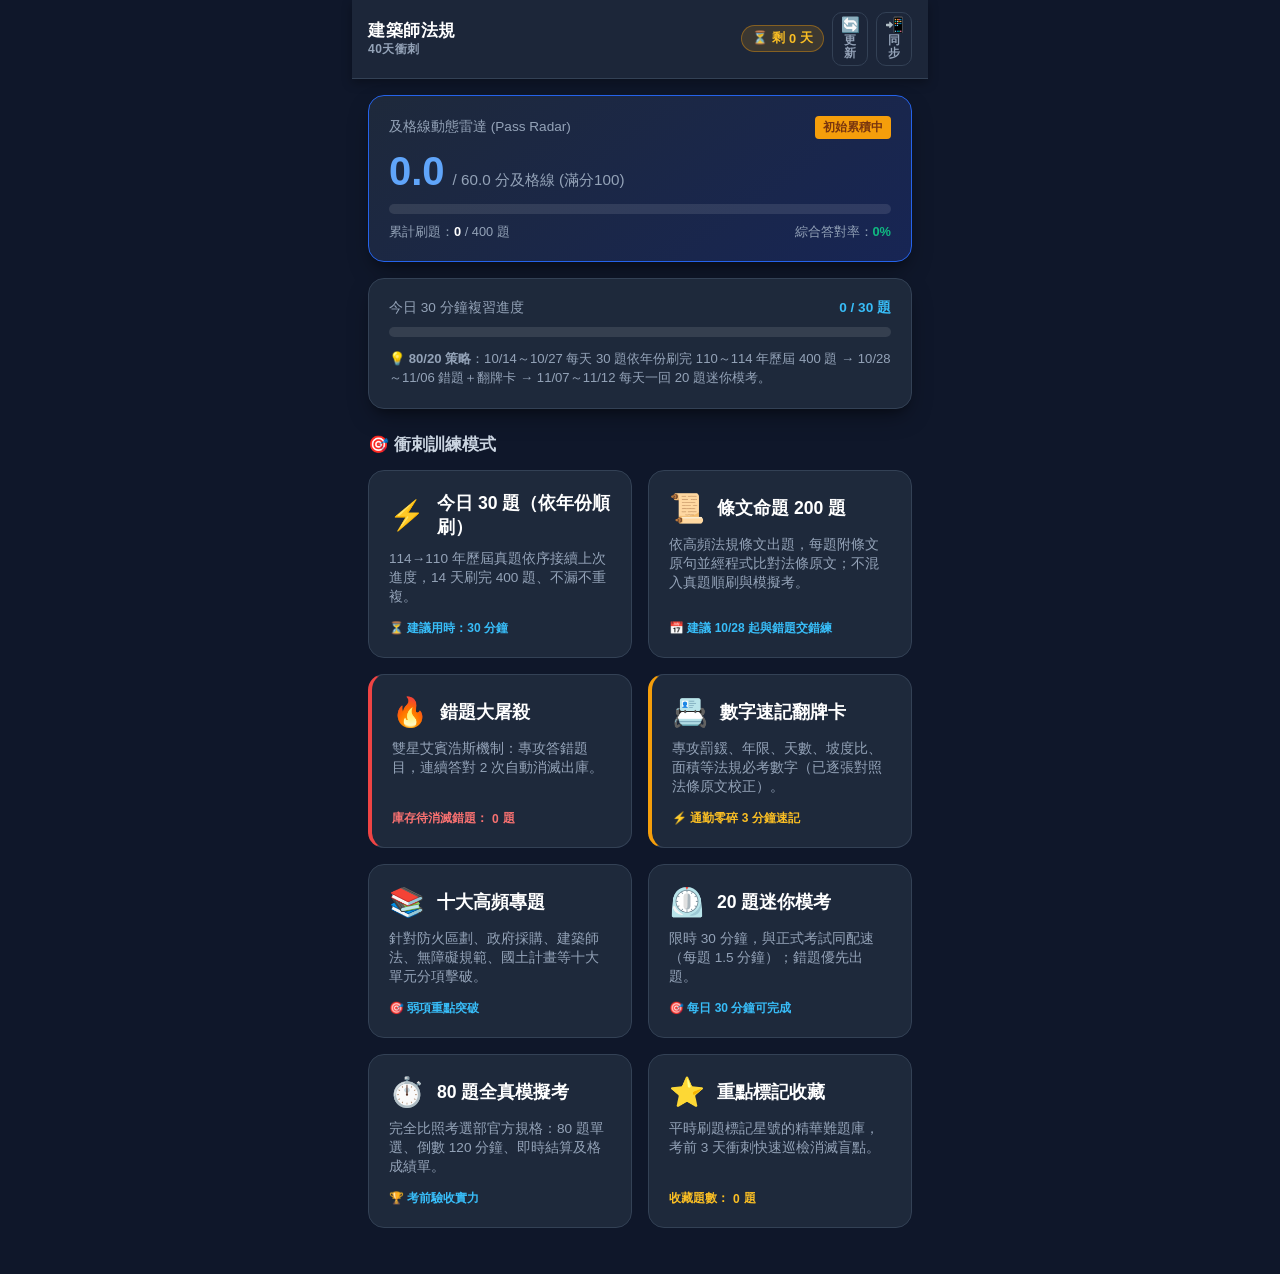
==== index.html @ b35ca73e "feat: 新增條文命題 200 題（NotebookLM 依法規條文出題，引句經程式比對原文） - nlm_questions.js：N001~N200，每題 explanation 附條文原句 -" ====
<!DOCTYPE html>
<html lang="zh-TW">
<head>
  <meta charset="UTF-8">
  <meta name="viewport" content="width=device-width, initial-scale=1.0, maximum-scale=1.0, user-scalable=no">
  <title>建築師法規 40天衝刺刷題系統</title>
  <link rel="stylesheet" href="styles.css?v=2.2">
  <link rel="manifest" href="manifest.json">
  <link rel="apple-touch-icon" href="apple-touch-icon.png">
  <link rel="icon" type="image/png" sizes="192x192" href="icon-192.png">
  <link rel="icon" type="image/png" sizes="512x512" href="icon-512.png">
  <meta name="theme-color" content="#0f172a">
  <meta name="apple-mobile-web-app-capable" content="yes">
  <meta name="apple-mobile-web-app-status-bar-style" content="black-translucent">
</head>
<body>

  <!-- 頂部導航 -->
  <header>
    <div class="logo-area" onclick="app.showDashboard()">
      <div class="title-group">
        <span class="app-title-main">建築師法規</span>
        <span class="app-title-sub">40天衝刺</span>
      </div>
    </div>
    <div class="header-actions">
      <div class="countdown-pill" id="countdownBadge">
        ⏳ 剩 37 天
      </div>
      <button class="nav-icon-btn" id="btnInstallApp" style="display: none; border-color: rgba(56,189,248,0.4);" onclick="installPWA()" title="安裝 APP 到桌面">
        <span class="btn-icon">📲</span>
        <span class="btn-text" style="color: #38bdf8;">安<br>裝</span>
      </button>
      <button class="nav-icon-btn" onclick="app.forceRefresh()" title="清快取更新至最新版本">
        <span class="btn-icon">🔄</span>
        <span class="btn-text">更<br>新</span>
      </button>
      <button class="nav-icon-btn" onclick="app.openSyncModal()" title="進度備份與還原">
        <span class="btn-icon">📲</span>
        <span class="btn-text">同<br>步</span>
      </button>
    </div>
  </header>

  <!-- 主內容容器 -->
  <main>

    <!-- 1. 首頁儀表板視圖 -->
    <section id="view-dashboard" class="view-section active">
      
      <!-- 及格線安全感卡片 -->
      <div class="dashboard-grid">
        <div class="dash-card primary-gradient">
          <div class="card-label">
            <span>及格線動態雷達 (Pass Radar)</span>
            <span class="pass-indicator risk" id="passStatusIndicator">衝刺中</span>
          </div>
          <div class="score-display">
            <span class="score-num" id="estimatedScore">0.0</span>
            <span class="score-target">/ 60.0 分及格線 (滿分100)</span>
          </div>
          <div class="progress-bar-bg">
            <div class="progress-bar-fill" id="scoreProgressBar" style="width: 0%;"></div>
          </div>
          <div style="display: flex; justify-content: space-between; font-size: 0.8rem; color: var(--text-muted); margin-top: 6px;">
            <span>累計刷題：<b id="totalAnsweredCount" style="color: #fff;">0</b> / 400 題</span>
            <span>綜合答對率：<b id="overallAccuracy" style="color: #10b981;">0%</b></span>
          </div>
        </div>

        <div class="dash-card">
          <div class="card-label">
            <span>今日 30 分鐘複習進度</span>
            <span style="color: #38bdf8; font-weight: 700;" id="todayTaskText">0 / 30 題</span>
          </div>
          <div class="progress-bar-bg">
            <div class="progress-bar-fill" id="todayProgressBar" style="width: 0%; background: #38bdf8;"></div>
          </div>
          <p style="font-size: 0.82rem; color: var(--text-muted); margin-top: 12px; line-height: 1.5;">
            💡 <b>80/20 策略</b>：10/14～10/27 每天 30 題依年份刷完 110～114 年歷屆 400 題 → 10/28～11/06 錯題＋翻牌卡 → 11/07～11/12 每天一回 20 題迷你模考。
          </p>
        </div>
      </div>

      <!-- 核心模式入口清單 -->
      <h2 style="font-size: 1.05rem; font-weight: 700; margin-bottom: 14px; color: #cbd5e1;">🎯 衝刺訓練模式</h2>
      <div class="action-grid">

        <!-- 每日20題 -->
        <div class="action-card" onclick="app.startDailyQuiz()">
          <div>
            <div class="action-header">
              <span class="action-icon">⚡</span>
              <div class="action-title">今日 30 題（依年份順刷）</div>
            </div>
            <div class="action-desc">
              114→110 年歷屆真題依序接續上次進度，14 天刷完 400 題、不漏不重複。
            </div>
          </div>
          <div class="badge-counter">⏳ 建議用時：30 分鐘</div>
        </div>

        <!-- 條文命題 -->
        <div class="action-card" onclick="app.startNlmQuiz()">
          <div>
            <div class="action-header">
              <span class="action-icon">📜</span>
              <div class="action-title">條文命題 200 題</div>
            </div>
            <div class="action-desc">
              依高頻法規條文出題，每題附條文原句並經程式比對法條原文；不混入真題順刷與模擬考。
            </div>
          </div>
          <div class="badge-counter">📅 建議 10/28 起與錯題交錯練</div>
        </div>

        <!-- 錯題大屠殺 -->
        <div class="action-card hot-border" onclick="app.startMistakeQuiz()">
          <div>
            <div class="action-header">
              <span class="action-icon">🔥</span>
              <div class="action-title">錯題大屠殺</div>
            </div>
            <div class="action-desc">
              雙星艾賓浩斯機制：專攻答錯題目，連續答對 2 次自動消滅出庫。
            </div>
          </div>
          <div class="badge-counter" style="color: #f87171;">
            庫存待消滅錯題：<span id="mistakeBadgeCount">0</span> 題
          </div>
        </div>

        <!-- 高頻數字翻牌卡 -->
        <div class="action-card number-border" onclick="app.showFlashcards()">
          <div>
            <div class="action-header">
              <span class="action-icon">📇</span>
              <div class="action-title">數字速記翻牌卡</div>
            </div>
            <div class="action-desc">
              專攻罰鍰、年限、天數、坡度比、面積等法規必考數字（已逐張對照法條原文校正）。
            </div>
          </div>
          <div class="badge-counter" style="color: #fbbf24;">⚡ 通勤零碎 3 分鐘速記</div>
        </div>

        <!-- 十大高頻專題 -->
        <div class="action-card" onclick="app.showCategoryModal()">
          <div>
            <div class="action-header">
              <span class="action-icon">📚</span>
              <div class="action-title">十大高頻專題</div>
            </div>
            <div class="action-desc">
              針對防火區劃、政府採購、建築師法、無障礙規範、國土計畫等十大單元分項擊破。
            </div>
          </div>
          <div class="badge-counter">🎯 弱項重點突破</div>
        </div>

        <!-- 20題迷你模考 -->
        <div class="action-card" onclick="app.startMiniMock()">
          <div>
            <div class="action-header">
              <span class="action-icon">⏲️</span>
              <div class="action-title">20 題迷你模考</div>
            </div>
            <div class="action-desc">
              限時 30 分鐘，與正式考試同配速（每題 1.5 分鐘）；錯題優先出題。
            </div>
          </div>
          <div class="badge-counter">🎯 每日 30 分鐘可完成</div>
        </div>

        <!-- 80題全真模擬考 -->
        <div class="action-card" onclick="app.startMockExam()">
          <div>
            <div class="action-header">
              <span class="action-icon">⏱️</span>
              <div class="action-title">80 題全真模擬考</div>
            </div>
            <div class="action-desc">
              完全比照考選部官方規格：80 題單選、倒數 120 分鐘、即時結算及格成績單。
            </div>
          </div>
          <div class="badge-counter">🏆 考前驗收實力</div>
        </div>

        <!-- 重點標記收藏 -->
        <div class="action-card" onclick="app.startFavoritesQuiz()">
          <div>
            <div class="action-header">
              <span class="action-icon">⭐</span>
              <div class="action-title">重點標記收藏</div>
            </div>
            <div class="action-desc">
              平時刷題標記星號的精華難題庫，考前 3 天衝刺快速巡檢消滅盲點。
            </div>
          </div>
          <div class="badge-counter" style="color: #fbbf24;">
            收藏題數：<span id="favoritesBadgeCount">0</span> 題
          </div>
        </div>

      </div>

    </section>

    <!-- 2. 刷題作答視圖 -->
    <section id="view-quiz" class="view-section">
      
      <div class="quiz-header">
        <div class="quiz-meta">
          <span class="cat-pill" id="quizCatTag">考點01 防火區劃</span>
          <span class="hot-pill" id="quizHotTag" style="display: none;">🔥 政策熱點</span>
          <span style="font-size: 0.85rem; color: var(--text-muted);" id="quizYearTag">114年 第1題</span>
          <button class="btn-outline" style="padding: 2px 8px; font-size: 0.75rem; border-color: #fbbf24; color: #fbbf24;" id="btnBookmark" onclick="app.toggleFavorite()">
            ☆ 收藏
          </button>
        </div>
        <div style="display: flex; align-items: center; gap: 8px;">
          <div class="countdown-pill" id="mockTimerBadge" style="display: none; border-color: #ef4444; color: #f87171; background: rgba(239, 68, 68, 0.15); font-weight: 700; font-size: 0.85rem; padding: 2px 8px;">
            ⏱️ 120:00
          </div>
          <div style="font-size: 0.9rem; font-weight: 700; color: #38bdf8;" id="quizProgressNum">
            1 / 20
          </div>
        </div>
      </div>

      <div class="question-box">
        <div class="question-text" id="quizQuestionText">
          題目加載中...
        </div>

        <div class="options-list" id="quizOptionsList">
          <!-- 選項按鈕由 JS 動態生成 -->
        </div>

        <!-- 三秒秒殺解析卡片 -->
        <div class="explanation-card" id="quizExplanationCard">
          <div class="exp-header">
            <span>🎯 解析與法規依據</span>
            <span style="margin-left: auto; font-size: 0.8rem; color: #a7f3d0;" id="expLawRef">建築法§9</span>
          </div>
          <div class="exp-row">
            <b>【秒殺關鍵】</b>：<span id="expKeyText" class="exp-highlight">關鍵字</span>
          </div>
          <div class="exp-trap" id="expTrapBox">
            ⚠️ <b>考選部常見陷阱</b>：<span id="expTrapText">小心得與應對調</span>
          </div>
        </div>
      </div>

      <div class="quiz-footer">
        <div class="keyboard-hint">
          ⌨️ 快捷鍵：<b>1/2/3/4</b> 作答，<b>Space 空白鍵</b> 下一題
        </div>
        <div style="display: flex; gap: 10px;">
          <button class="btn-outline" onclick="app.showDashboard()">退出</button>
          <button class="btn-primary" id="btnNextQuestion" onclick="app.nextQuestion()" disabled>
            下一題 →
          </button>
        </div>
      </div>

    </section>

    <!-- 3. 高頻數字翻牌卡視圖 -->
    <section id="view-flashcards" class="view-section">
      
      <div style="display: flex; justify-content: space-between; align-items: center; margin-bottom: 12px;">
        <button class="btn-outline" onclick="app.showDashboard()">← 返回首頁</button>
        <span style="font-size: 0.9rem; font-weight: 700; color: #fbbf24;" id="flashcardCounter">1 / 60</span>
      </div>

      <!-- 翻牌卡分類滾動選擇列 -->
      <div class="fc-category-scroll" id="fcCategoryPills">
        <!-- 由 JS 動態生成分類按鈕 -->
      </div>

      <div class="flashcard-container" onclick="app.flipFlashcard()">
        <div class="flashcard" id="flashcardElement">
          
          <!-- 正面 -->
          <div class="card-face card-front">
            <div>
              <span class="cat-pill" style="border-color: #fbbf24; color: #fbbf24; background: transparent;" id="fcCatTag">
                防火區劃
              </span>
            </div>
            <div style="font-size: 1.25rem; font-weight: 700; line-height: 1.6; text-align: center; margin: auto 0;" id="fcQuestion">
              問題載入中...
            </div>
            <div style="font-size: 0.8rem; color: var(--text-muted); text-align: center;">
              👆 點擊卡片翻面看答案
            </div>
          </div>

          <!-- 反面 -->
          <div class="card-face card-back">
            <div>
              <span class="cat-pill" style="border-color: #38bdf8; color: #38bdf8; background: transparent;" id="fcLawTag">
                法規依據
              </span>
            </div>
            <div style="font-size: 1.15rem; font-weight: 600; line-height: 1.6; margin: auto 0;" id="fcAnswer">
              答案載入中...
            </div>
            <div class="exp-trap" style="margin-top: 10px;" id="fcTrap">
              陷阱提示
            </div>
          </div>

        </div>
      </div>

      <div class="flashcard-nav">
        <button class="btn-outline" onclick="app.prevFlashcard()">← 上一張</button>
        <button class="btn-primary" onclick="app.nextFlashcard()">下一張 →</button>
      </div>

    </section>

    <!-- 4. 結算/成績單視圖 -->
    <section id="view-result" class="view-section">
      <div class="dash-card" style="text-align: center; padding: 40px 20px;">
        <div style="font-size: 3rem; margin-bottom: 10px;" id="resultEmoji">🎉</div>
        <h2 style="font-size: 1.6rem; font-weight: 800; margin-bottom: 8px;" id="resultTitle">測驗完成！</h2>
        <p style="color: var(--text-muted); margin-bottom: 24px;" id="resultSubtitle">今日份量已達成</p>

        <div style="display: flex; justify-content: center; gap: 30px; margin-bottom: 30px;">
          <div>
            <div style="font-size: 2.5rem; font-weight: 800; color: #60a5fa;" id="resultScore">85.0</div>
            <div style="font-size: 0.85rem; color: var(--text-muted);">換算得分 (滿分100)</div>
          </div>
          <div style="border-left: 1px solid var(--border);"></div>
          <div>
            <div style="font-size: 2.5rem; font-weight: 800; color: #10b981;" id="resultAccuracy">85%</div>
            <div style="font-size: 0.85rem; color: var(--text-muted);">答對率</div>
          </div>
        </div>

        <div style="display: flex; justify-content: center; gap: 12px;">
          <button class="btn-outline" onclick="app.showDashboard()">返回首頁</button>
          <button class="btn-primary" onclick="app.startDailyQuiz()">再刷一輪 →</button>
        </div>
      </div>
    </section>

  </main>

  <!-- 十大專題選單 Modal -->
  <div class="modal-overlay" id="categoryModal">
    <div class="modal-content">
      <div style="display: flex; justify-content: space-between; align-items: center; margin-bottom: 16px;">
        <h3 style="font-size: 1.1rem; font-weight: 700;">選擇高頻專題特訓</h3>
        <button class="btn-outline" style="padding: 4px 8px;" onclick="app.closeCategoryModal()">✕</button>
      </div>
      <div style="display: flex; flex-direction: column; gap: 8px; max-height: 400px; overflow-y: auto;" id="categoryListContainer">
        <!-- 由 JS 動態生成專題列表 -->
      </div>
    </div>
  </div>

  <!-- 跨裝置進度同步 Modal -->
  <div class="modal-overlay" id="syncModal">
    <div class="modal-content">
      <div style="display: flex; justify-content: space-between; align-items: center; margin-bottom: 12px;">
        <h3 style="font-size: 1.1rem; font-weight: 700;">📲 跨裝置進度移轉</h3>
        <button class="btn-outline" style="padding: 4px 8px;" onclick="app.closeSyncModal()">✕</button>
      </div>
      <p style="font-size: 0.85rem; color: var(--text-muted); line-height: 1.5;">
        在電腦點擊「複製進度」，打開手機貼上即可 1 秒還原所有刷題紀錄與錯題本！
      </p>

      <textarea class="sync-textarea" id="syncCodeArea" placeholder="點擊下方按鈕生成代碼，或在此貼上手機的代碼..."></textarea>

      <div style="display: flex; gap: 10px; justify-content: flex-end;">
        <button class="btn-outline" onclick="app.exportSyncCode()">📋 複製當前進度</button>
        <button class="btn-primary" onclick="app.importSyncCode()">📥 貼上並還原</button>
      </div>
    </div>
  </div>

  <!-- 題庫與核心腳本載入 -->
  <script src="questions.js?v=2.4"></script>
  <script src="nlm_questions.js?v=2.4"></script>
  <script src="flashcards.js?v=2.4"></script>
  <script src="app.js?v=2.4"></script>

  <!-- PWA Service Worker 與安裝管理 -->
  <script>
    let deferredPrompt = null;
    const installBtn = document.getElementById('btnInstallApp');

    // 監聽 Android Chrome PWA 安裝事件
    window.addEventListener('beforeinstallprompt', (e) => {
      e.preventDefault();
      deferredPrompt = e;
      if (installBtn) {
        installBtn.style.display = 'inline-flex';
      }
    });

    window.addEventListener('appinstalled', () => {
      deferredPrompt = null;
      if (installBtn) installBtn.style.display = 'none';
      console.log('🎉 PWA 已成功安裝至桌面');
    });

    function installPWA() {
      if (deferredPrompt) {
        deferredPrompt.prompt();
        deferredPrompt.userChoice.then((choiceResult) => {
          if (choiceResult.outcome === 'accepted') {
            console.log('使用者接受安裝');
          }
          deferredPrompt = null;
          if (installBtn) installBtn.style.display = 'none';
        });
      } else {
        const isIOS = /iPad|iPhone|iPod/.test(navigator.userAgent) && !window.MSStream;
        if (isIOS) {
          alert("📱 iPhone / iPad 安裝至主畫面：\n請點擊 Safari 底部「分享」按鈕 (帶箭頭方塊) ➔ 往下滑選擇「加入主畫面」即可！");
        } else {
          alert("📱 手機 Chrome 安裝至主畫面：\n請點擊瀏覽器右上角選單「⋮」➔ 點選「加到主畫面」或「安裝應用程式」即可！\n(若無此選項，請確認已清除舊快取並重整)");
        }
      }
    }

    // 若非獨立應用模式且為行動端，顯示安裝按鈕
    if (!window.matchMedia('(display-mode: standalone)').matches) {
      if (installBtn && /Android|iPhone|iPad/i.test(navigator.userAgent)) {
        installBtn.style.display = 'inline-flex';
      }
    }

    // 註冊 Service Worker
    if ('serviceWorker' in navigator) {
      window.addEventListener('load', () => {
        navigator.serviceWorker.register('./sw.js', { scope: './' })
          .then(reg => {
            console.log('SW 註冊成功，範圍:', reg.scope);
          })
          .catch(err => {
            console.log('SW 註冊失敗:', err);
          });
      });
    }
  </script>
</body>
</html>
---- styles.css ----
:root {
  --primary: #2563eb;
  --primary-hover: #1d4ed8;
  --success: #10b981;
  --success-bg: #ecfdf5;
  --danger: #ef4444;
  --danger-bg: #fef2f2;
  --warning: #f59e0b;
  --bg-main: #0f172a;
  --bg-card: #1e293b;
  --bg-card-hover: #334155;
  --text-main: #f8fafc;
  --text-muted: #94a3b8;
  --border: #334155;
  --radius-lg: 16px;
  --radius-md: 10px;
  --shadow: 0 10px 25px -5px rgba(0, 0, 0, 0.4), 0 8px 10px -6px rgba(0, 0, 0, 0.3);
}

* {
  box-sizing: border-box;
  margin: 0;
  padding: 0;
  font-family: -apple-system, BlinkMacSystemFont, "Segoe UI", Roboto, "Helvetica Neue", Arial, "Noto Sans TC", sans-serif;
  -webkit-tap-highlight-color: transparent;
}

body {
  background-color: var(--bg-main);
  color: var(--text-main);
  min-height: 100vh;
  display: flex;
  flex-direction: column;
  overflow-x: hidden;
}

/* 頂部導航列 (對齊敷地 APP 手機比例 576px 居中) */
header {
  background-color: rgba(30, 41, 59, 0.9);
  backdrop-filter: blur(12px);
  border-bottom: 1px solid var(--border);
  padding: 12px 16px;
  position: sticky;
  top: 0;
  z-index: 50;
  display: flex;
  justify-content: space-between;
  align-items: center;
  max-width: 576px;
  width: 100%;
  margin: 0 auto;
  box-shadow: 0 4px 10px rgba(0, 0, 0, 0.3);
}

.logo-area {
  display: flex;
  align-items: center;
  cursor: pointer;
  flex-shrink: 0;
  user-select: none;
}

.title-group {
  display: flex;
  flex-direction: column;
  justify-content: center;
  line-height: 1.25;
}

.app-title-main {
  font-size: 1.05rem;
  font-weight: 800;
  color: #fff;
  letter-spacing: 0.5px;
  white-space: nowrap;
}

.app-title-sub {
  font-size: 0.75rem;
  font-weight: 600;
  color: #94a3b8;
  letter-spacing: 0.5px;
  white-space: nowrap;
}

.header-actions {
  display: flex;
  align-items: center;
  gap: 8px;
  flex-shrink: 0;
}

.countdown-pill {
  background-color: rgba(245, 158, 11, 0.15);
  border: 1px solid rgba(245, 158, 11, 0.4);
  color: #fbbf24;
  padding: 4px 10px;
  border-radius: 20px;
  font-size: 0.8rem;
  font-weight: 600;
  display: inline-flex;
  align-items: center;
  justify-content: center;
  gap: 4px;
  white-space: nowrap;
  flex-shrink: 0;
}

.nav-icon-btn {
  background-color: transparent;
  border: 1px solid var(--border);
  color: var(--text-muted);
  border-radius: var(--radius-md);
  padding: 4px 6px;
  cursor: pointer;
  display: inline-flex;
  flex-direction: column;
  align-items: center;
  justify-content: center;
  min-width: 36px;
  line-height: 1.15;
  transition: all 0.2s ease;
  user-select: none;
  flex-shrink: 0;
}

.nav-icon-btn:hover {
  background-color: var(--bg-card);
  color: #fff;
  border-color: #60a5fa;
}

.nav-icon-btn:active {
  transform: scale(0.96);
}

.nav-icon-btn .btn-icon {
  font-size: 0.95rem;
  line-height: 1;
  margin-bottom: 2px;
}

.nav-icon-btn .btn-text {
  font-size: 0.72rem;
  font-weight: 600;
  color: var(--text-muted);
  line-height: 1.15;
  text-align: center;
}

/* 主容器 (對齊敷地 APP 手機比例 576px 居中) */
main {
  flex: 1;
  max-width: 576px;
  width: 100%;
  margin: 0 auto;
  padding: 16px;
}

/* 視圖切換 */
.view-section {
  display: none;
  animation: fadeIn 0.25s ease-in-out forwards;
}

.view-section.active {
  display: block;
}

@keyframes fadeIn {
  from { opacity: 0; transform: translateY(6px); }
  to { opacity: 1; transform: translateY(0); }
}

/* 儀表板卡片 */
.dashboard-grid {
  display: grid;
  grid-template-columns: repeat(auto-fit, minmax(280px, 1fr));
  gap: 16px;
  margin-bottom: 24px;
}

.dash-card {
  background: var(--bg-card);
  border: 1px solid var(--border);
  border-radius: var(--radius-lg);
  padding: 20px;
  box-shadow: var(--shadow);
  position: relative;
  overflow: hidden;
}

.dash-card.primary-gradient {
  background: linear-gradient(145deg, #1e293b, #172554);
  border-color: #2563eb;
}

.card-label {
  font-size: 0.85rem;
  color: var(--text-muted);
  margin-bottom: 6px;
  display: flex;
  justify-content: space-between;
  align-items: center;
}

.score-display {
  display: flex;
  align-items: baseline;
  gap: 8px;
  margin: 10px 0;
}

.score-num {
  font-size: 2.5rem;
  font-weight: 800;
  color: #60a5fa;
}

.score-target {
  font-size: 0.95rem;
  color: var(--text-muted);
}

.progress-bar-bg {
  width: 100%;
  height: 10px;
  background-color: rgba(255, 255, 255, 0.1);
  border-radius: 5px;
  overflow: hidden;
  margin: 10px 0;
}

.progress-bar-fill {
  height: 100%;
  background: linear-gradient(90deg, #3b82f6, #10b981);
  border-radius: 5px;
  transition: width 0.4s ease;
}

.pass-indicator {
  display: inline-block;
  padding: 3px 8px;
  border-radius: 4px;
  font-size: 0.75rem;
  font-weight: 700;
}

.pass-indicator.pass {
  background-color: var(--success);
  color: #064e3b;
}

.pass-indicator.risk {
  background-color: var(--warning);
  color: #78350f;
}

/* 核心功能按鈕區 */
.action-grid {
  display: grid;
  grid-template-columns: repeat(auto-fit, minmax(260px, 1fr));
  gap: 16px;
  margin-bottom: 30px;
}

.action-card {
  background-color: var(--bg-card);
  border: 1px solid var(--border);
  border-radius: var(--radius-lg);
  padding: 20px;
  cursor: pointer;
  transition: all 0.2s ease;
  display: flex;
  flex-direction: column;
  justify-content: space-between;
}

.action-card:hover {
  transform: translateY(-2px);
  border-color: var(--primary);
  background-color: var(--bg-card-hover);
}

.action-card.hot-border {
  border-left: 4px solid #ef4444;
}

.action-card.number-border {
  border-left: 4px solid #f59e0b;
}

.action-header {
  display: flex;
  align-items: center;
  gap: 12px;
  margin-bottom: 10px;
}

.action-icon {
  font-size: 1.8rem;
}

.action-title {
  font-size: 1.1rem;
  font-weight: 700;
  color: #fff;
}

.action-desc {
  font-size: 0.85rem;
  color: var(--text-muted);
  line-height: 1.4;
}

.badge-counter {
  margin-top: 14px;
  font-size: 0.75rem;
  font-weight: 600;
  color: #38bdf8;
  display: flex;
  align-items: center;
  gap: 4px;
}

/* 刷題介面 */
.quiz-header {
  display: flex;
  justify-content: space-between;
  align-items: center;
  margin-bottom: 16px;
  padding-bottom: 12px;
  border-bottom: 1px solid var(--border);
}

.quiz-meta {
  display: flex;
  align-items: center;
  gap: 8px;
}

.cat-pill {
  background-color: rgba(59, 130, 246, 0.15);
  border: 1px solid rgba(59, 130, 246, 0.4);
  color: #60a5fa;
  padding: 4px 10px;
  border-radius: 6px;
  font-size: 0.8rem;
  font-weight: 600;
}

.hot-pill {
  background-color: rgba(239, 68, 68, 0.15);
  border: 1px solid rgba(239, 68, 68, 0.4);
  color: #f87171;
  padding: 4px 8px;
  border-radius: 6px;
  font-size: 0.75rem;
  font-weight: 700;
}

.question-box {
  background: var(--bg-card);
  border: 1px solid var(--border);
  border-radius: var(--radius-lg);
  padding: 24px;
  margin-bottom: 20px;
  box-shadow: var(--shadow);
}

.question-text {
  font-size: 1.15rem;
  line-height: 1.6;
  font-weight: 600;
  color: #fff;
  margin-bottom: 20px;
}

.options-list {
  display: flex;
  flex-direction: column;
  gap: 12px;
}

.option-btn {
  background-color: #1e293b;
  border: 1px solid #334155;
  color: var(--text-main);
  padding: 14px 18px;
  border-radius: var(--radius-md);
  cursor: pointer;
  font-size: 1rem;
  line-height: 1.45;
  text-align: left;
  display: flex;
  align-items: flex-start;
  gap: 12px;
  transition: all 0.15s ease;
  user-select: none;
}

.option-btn:hover:not(:disabled) {
  border-color: #60a5fa;
  background-color: #273549;
}

.option-btn:active:not(:disabled) {
  transform: scale(0.99);
}

.opt-letter {
  display: inline-flex;
  align-items: center;
  justify-content: center;
  width: 26px;
  height: 26px;
  border-radius: 50%;
  background-color: rgba(255, 255, 255, 0.08);
  font-size: 0.85rem;
  font-weight: 700;
  flex-shrink: 0;
  color: var(--text-muted);
}

/* 選中與答案反饋狀態 */
.option-btn.correct {
  background-color: rgba(16, 185, 129, 0.2) !important;
  border-color: #10b981 !important;
  color: #a7f3d0 !important;
}

.option-btn.correct .opt-letter {
  background-color: #10b981;
  color: #064e3b;
}

.option-btn.wrong {
  background-color: rgba(239, 68, 68, 0.2) !important;
  border-color: #ef4444 !important;
  color: #fca5a5 !important;
}

.option-btn.wrong .opt-letter {
  background-color: #ef4444;
  color: #fff;
}

/* 三秒秒殺解析卡片 */
.explanation-card {
  margin-top: 20px;
  background: linear-gradient(145deg, #172554, #1e293b);
  border: 1px solid #3b82f6;
  border-radius: var(--radius-md);
  padding: 16px;
  animation: fadeIn 0.3s ease;
  display: none;
}

.explanation-card.show {
  display: block;
}

.exp-header {
  font-weight: 700;
  font-size: 0.95rem;
  color: #60a5fa;
  margin-bottom: 8px;
  display: flex;
  align-items: center;
  gap: 6px;
}

.exp-row {
  font-size: 0.9rem;
  margin-bottom: 6px;
  line-height: 1.5;
}

.exp-highlight {
  color: #fde047;
  font-weight: 600;
}

.exp-trap {
  color: #f87171;
  font-size: 0.85rem;
  background-color: rgba(239, 68, 68, 0.1);
  padding: 6px 10px;
  border-radius: 4px;
  margin-top: 8px;
}

/* 底部操作條 */
.quiz-footer {
  margin-top: 20px;
  display: flex;
  justify-content: space-between;
  align-items: center;
}

.keyboard-hint {
  font-size: 0.8rem;
  color: var(--text-muted);
}

.btn-primary {
  background-color: var(--primary);
  color: white;
  border: none;
  padding: 12px 24px;
  border-radius: var(--radius-md);
  font-size: 1rem;
  font-weight: 700;
  cursor: pointer;
  transition: all 0.2s ease;
  display: inline-flex;
  align-items: center;
  gap: 8px;
}

.btn-primary:hover {
  background-color: var(--primary-hover);
}

.btn-outline {
  background-color: transparent;
  border: 1px solid var(--border);
  color: var(--text-muted);
  padding: 10px 18px;
  border-radius: var(--radius-md);
  font-size: 0.9rem;
  cursor: pointer;
}

.btn-outline:hover {
  background-color: var(--bg-card);
  color: #fff;
}

/* 翻牌卡 (Flashcard) 專屬樣式 */
.flashcard-container {
  perspective: 1000px;
  width: 100%;
  max-width: 500px;
  margin: 30px auto;
  min-height: 320px;
}

.flashcard {
  width: 100%;
  min-height: 320px;
  position: relative;
  transform-style: preserve-3d;
  transition: transform 0.6s cubic-bezier(0.4, 0, 0.2, 1);
  cursor: pointer;
  box-shadow: var(--shadow);
  border-radius: var(--radius-lg);
}

.flashcard.flipped {
  transform: rotateY(180deg);
}

.card-face {
  position: absolute;
  width: 100%;
  height: 100%;
  backface-visibility: hidden;
  border-radius: var(--radius-lg);
  padding: 30px;
  display: flex;
  flex-direction: column;
  justify-content: space-between;
  border: 1px solid var(--border);
}

.card-front {
  background: linear-gradient(135deg, #1e293b, #0f172a);
  color: #fff;
}

.card-back {
  background: linear-gradient(135deg, #1e3a8a, #172554);
  color: #fff;
  transform: rotateY(180deg);
}

.flashcard-nav {
  display: flex;
  justify-content: center;
  align-items: center;
  gap: 20px;
  margin-top: 20px;
}

/* 彈窗 Modal */
.modal-overlay {
  display: none;
  position: fixed;
  inset: 0;
  background-color: rgba(0, 0, 0, 0.7);
  backdrop-filter: blur(4px);
  z-index: 100;
  align-items: center;
  justify-content: center;
  padding: 16px;
}

.modal-overlay.active {
  display: flex;
}

.modal-content {
  background-color: var(--bg-card);
  border: 1px solid var(--border);
  border-radius: var(--radius-lg);
  max-width: 500px;
  width: 100%;
  padding: 24px;
  box-shadow: var(--shadow);
}

.sync-textarea {
  width: 100%;
  height: 120px;
  background-color: #0f172a;
  border: 1px solid var(--border);
  color: #fff;
  border-radius: 8px;
  padding: 10px;
  font-family: monospace;
  font-size: 0.8rem;
  margin: 12px 0;
  resize: none;
}

/* 翻牌卡分類篩選列 */
.fc-category-scroll {
  display: flex;
  gap: 8px;
  overflow-x: auto;
  padding-bottom: 8px;
  margin-bottom: 14px;
  scrollbar-width: none;
}
.fc-category-scroll::-webkit-scrollbar {
  display: none;
}

.fc-pill-btn {
  background-color: rgba(255, 255, 255, 0.06);
  border: 1px solid var(--border);
  color: var(--text-muted);
  padding: 6px 14px;
  border-radius: 20px;
  font-size: 0.8rem;
  font-weight: 600;
  white-space: nowrap;
  cursor: pointer;
  transition: all 0.2s ease;
}

.fc-pill-btn:hover {
  background-color: rgba(255, 255, 255, 0.12);
  color: #fff;
}

.fc-pill-btn.active {
  background-color: #2563eb;
  border-color: #3b82f6;
  color: #fff;
  box-shadow: 0 0 10px rgba(59, 130, 246, 0.4);
}

/* 手機適配響應式 */
@media (max-width: 640px) {
  header {
    padding: 8px 12px;
  }
  .app-title-main {
    font-size: 0.98rem;
  }
  .app-title-sub {
    font-size: 0.72rem;
  }
  .countdown-pill {
    padding: 3px 8px;
    font-size: 0.76rem;
  }
  .nav-icon-btn {
    padding: 3px 5px;
    min-width: 34px;
  }
  .dash-card {
    padding: 16px;
  }
  .question-box {
    padding: 18px 14px;
  }
  .question-text {
    font-size: 1.05rem;
  }
  .option-btn {
    padding: 12px 14px;
    font-size: 0.92rem;
  }
  .keyboard-hint {
    display: none;
  }
}
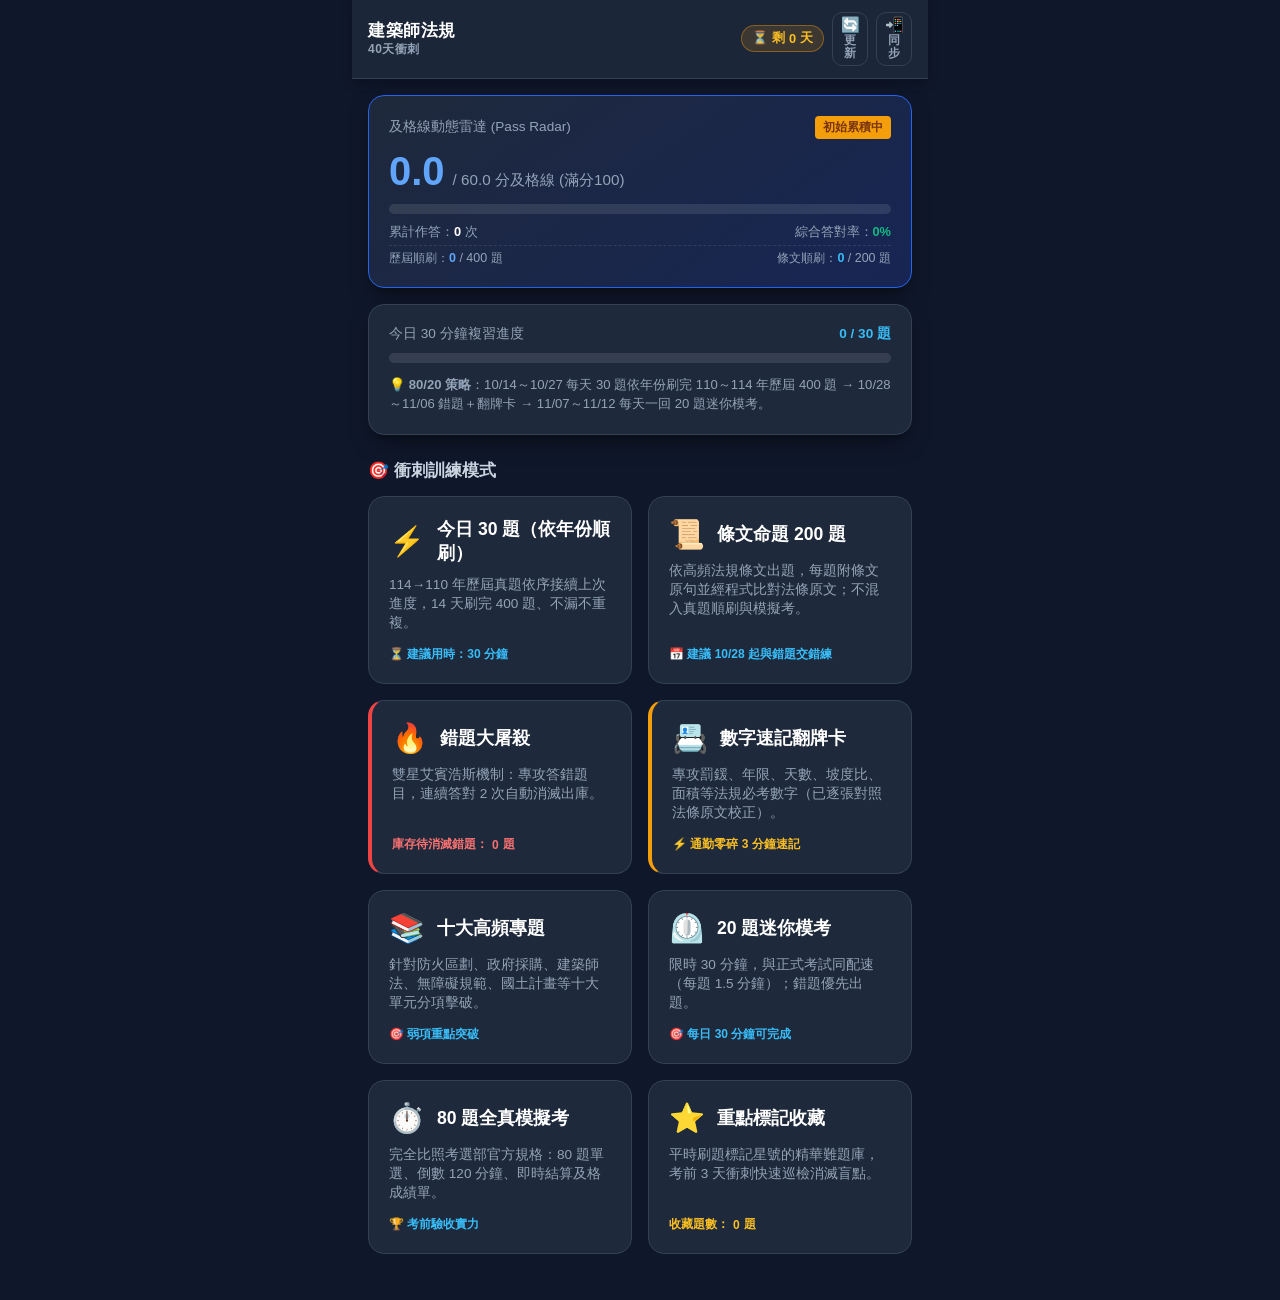
==== commit fe98e377: "v2.5: 校正8張翻牌卡與31題歷屆法條條號詳解，新增選項洗牌與三層解析排版" ====
--- a/index.html
+++ b/index.html
@@ -4,7 +4,7 @@
   <meta charset="UTF-8">
   <meta name="viewport" content="width=device-width, initial-scale=1.0, maximum-scale=1.0, user-scalable=no">
   <title>建築師法規 40天衝刺刷題系統</title>
-  <link rel="stylesheet" href="styles.css?v=2.2">
+  <link rel="stylesheet" href="styles.css?v=2.5">
   <link rel="manifest" href="manifest.json">
   <link rel="apple-touch-icon" href="apple-touch-icon.png">
   <link rel="icon" type="image/png" sizes="192x192" href="icon-192.png">
@@ -63,8 +63,12 @@
             <div class="progress-bar-fill" id="scoreProgressBar" style="width: 0%;"></div>
           </div>
           <div style="display: flex; justify-content: space-between; font-size: 0.8rem; color: var(--text-muted); margin-top: 6px;">
-            <span>累計刷題：<b id="totalAnsweredCount" style="color: #fff;">0</b> / 400 題</span>
+            <span>累計作答：<b id="totalAnsweredCount" style="color: #fff;">0</b> 次</span>
             <span>綜合答對率：<b id="overallAccuracy" style="color: #10b981;">0%</b></span>
+          </div>
+          <div style="display: flex; justify-content: space-between; font-size: 0.78rem; color: var(--text-muted); margin-top: 4px; padding-top: 4px; border-top: 1px dashed rgba(255,255,255,0.1);">
+            <span>歷屆順刷：<b id="seqProgressCount" style="color: #60a5fa;">0</b> / 400 題</span>
+            <span>條文順刷：<b id="nlmProgressCount" style="color: #38bdf8;">0</b> / 200 題</span>
           </div>
         </div>
 
@@ -217,6 +221,9 @@
           <button class="btn-outline" style="padding: 2px 8px; font-size: 0.75rem; border-color: #fbbf24; color: #fbbf24;" id="btnBookmark" onclick="app.toggleFavorite()">
             ☆ 收藏
           </button>
+          <button class="btn-outline" style="padding: 2px 8px; font-size: 0.75rem; border-color: #38bdf8; color: #38bdf8;" id="btnShuffleOpt" onclick="app.toggleOptionShuffle()" title="隨機打亂選項順序，消除位置與長度記憶">
+            🔀 洗牌: 關
+          </button>
         </div>
         <div style="display: flex; align-items: center; gap: 8px;">
           <div class="countdown-pill" id="mockTimerBadge" style="display: none; border-color: #ef4444; color: #f87171; background: rgba(239, 68, 68, 0.15); font-weight: 700; font-size: 0.85rem; padding: 2px 8px;">
@@ -237,14 +244,14 @@
           <!-- 選項按鈕由 JS 動態生成 -->
         </div>
 
-        <!-- 三秒秒殺解析卡片 -->
+        <!-- 三層結構化解析卡片 -->
         <div class="explanation-card" id="quizExplanationCard">
           <div class="exp-header">
             <span>🎯 解析與法規依據</span>
             <span style="margin-left: auto; font-size: 0.8rem; color: #a7f3d0;" id="expLawRef">建築法§9</span>
           </div>
-          <div class="exp-row">
-            <b>【秒殺關鍵】</b>：<span id="expKeyText" class="exp-highlight">關鍵字</span>
+          <div class="exp-row" id="expKeyText">
+            關鍵字
           </div>
           <div class="exp-trap" id="expTrapBox">
             ⚠️ <b>考選部常見陷阱</b>：<span id="expTrapText">小心得與應對調</span>
@@ -343,7 +350,7 @@
 
         <div style="display: flex; justify-content: center; gap: 12px;">
           <button class="btn-outline" onclick="app.showDashboard()">返回首頁</button>
-          <button class="btn-primary" onclick="app.startDailyQuiz()">再刷一輪 →</button>
+          <button class="btn-primary" id="btnRepeatQuiz" onclick="app.repeatCurrentMode()">再刷一輪 →</button>
         </div>
       </div>
     </section>
@@ -384,10 +391,10 @@
   </div>
 
   <!-- 題庫與核心腳本載入 -->
-  <script src="questions.js?v=2.4"></script>
-  <script src="nlm_questions.js?v=2.4"></script>
-  <script src="flashcards.js?v=2.4"></script>
-  <script src="app.js?v=2.4"></script>
+  <script src="questions.js?v=2.5"></script>
+  <script src="nlm_questions.js?v=2.5"></script>
+  <script src="flashcards.js?v=2.5"></script>
+  <script src="app.js?v=2.5"></script>
 
   <!-- PWA Service Worker 與安裝管理 -->
   <script>
--- a/styles.css
+++ b/styles.css
@@ -471,13 +471,56 @@
 }
 
 .exp-row {
+  font-size: 0.92rem;
+  margin-bottom: 8px;
+  line-height: 1.6;
+}
+
+.exp-highlight {
+  color: #f8fafc;
+  font-weight: 400;
+}
+
+.exp-key-box {
+  background-color: rgba(251, 191, 36, 0.12);
+  border-left: 3px solid #fbbf24;
+  padding: 8px 12px;
+  border-radius: 4px;
+  margin-bottom: 10px;
+  font-size: 0.92rem;
+  line-height: 1.5;
+  color: #fef08a;
+}
+
+.exp-detail-box {
+  color: #e2e8f0;
   font-size: 0.9rem;
-  margin-bottom: 6px;
-  line-height: 1.5;
-}
-
-.exp-highlight {
-  color: #fde047;
+  line-height: 1.65;
+  white-space: pre-line;
+  margin-bottom: 8px;
+}
+
+.exp-quote-box {
+  background-color: rgba(16, 185, 129, 0.12);
+  border-left: 3px solid #10b981;
+  padding: 8px 12px;
+  border-radius: 4px;
+  margin-top: 8px;
+  margin-bottom: 8px;
+  font-size: 0.86rem;
+  line-height: 1.6;
+  color: #a7f3d0;
+  white-space: pre-line;
+}
+
+.orig-opt-tag {
+  display: inline-block;
+  font-size: 0.72rem;
+  padding: 1px 5px;
+  border-radius: 4px;
+  background-color: rgba(148, 163, 184, 0.2);
+  color: #cbd5e1;
+  margin-right: 6px;
   font-weight: 600;
 }
 
@@ -542,13 +585,13 @@
   perspective: 1000px;
   width: 100%;
   max-width: 500px;
-  margin: 30px auto;
-  min-height: 320px;
+  margin: 20px auto;
+  min-height: 350px;
 }
 
 .flashcard {
   width: 100%;
-  min-height: 320px;
+  min-height: 350px;
   position: relative;
   transform-style: preserve-3d;
   transition: transform 0.6s cubic-bezier(0.4, 0, 0.2, 1);
@@ -567,11 +610,12 @@
   height: 100%;
   backface-visibility: hidden;
   border-radius: var(--radius-lg);
-  padding: 30px;
+  padding: 24px;
   display: flex;
   flex-direction: column;
   justify-content: space-between;
   border: 1px solid var(--border);
+  overflow-y: auto;
 }
 
 .card-front {
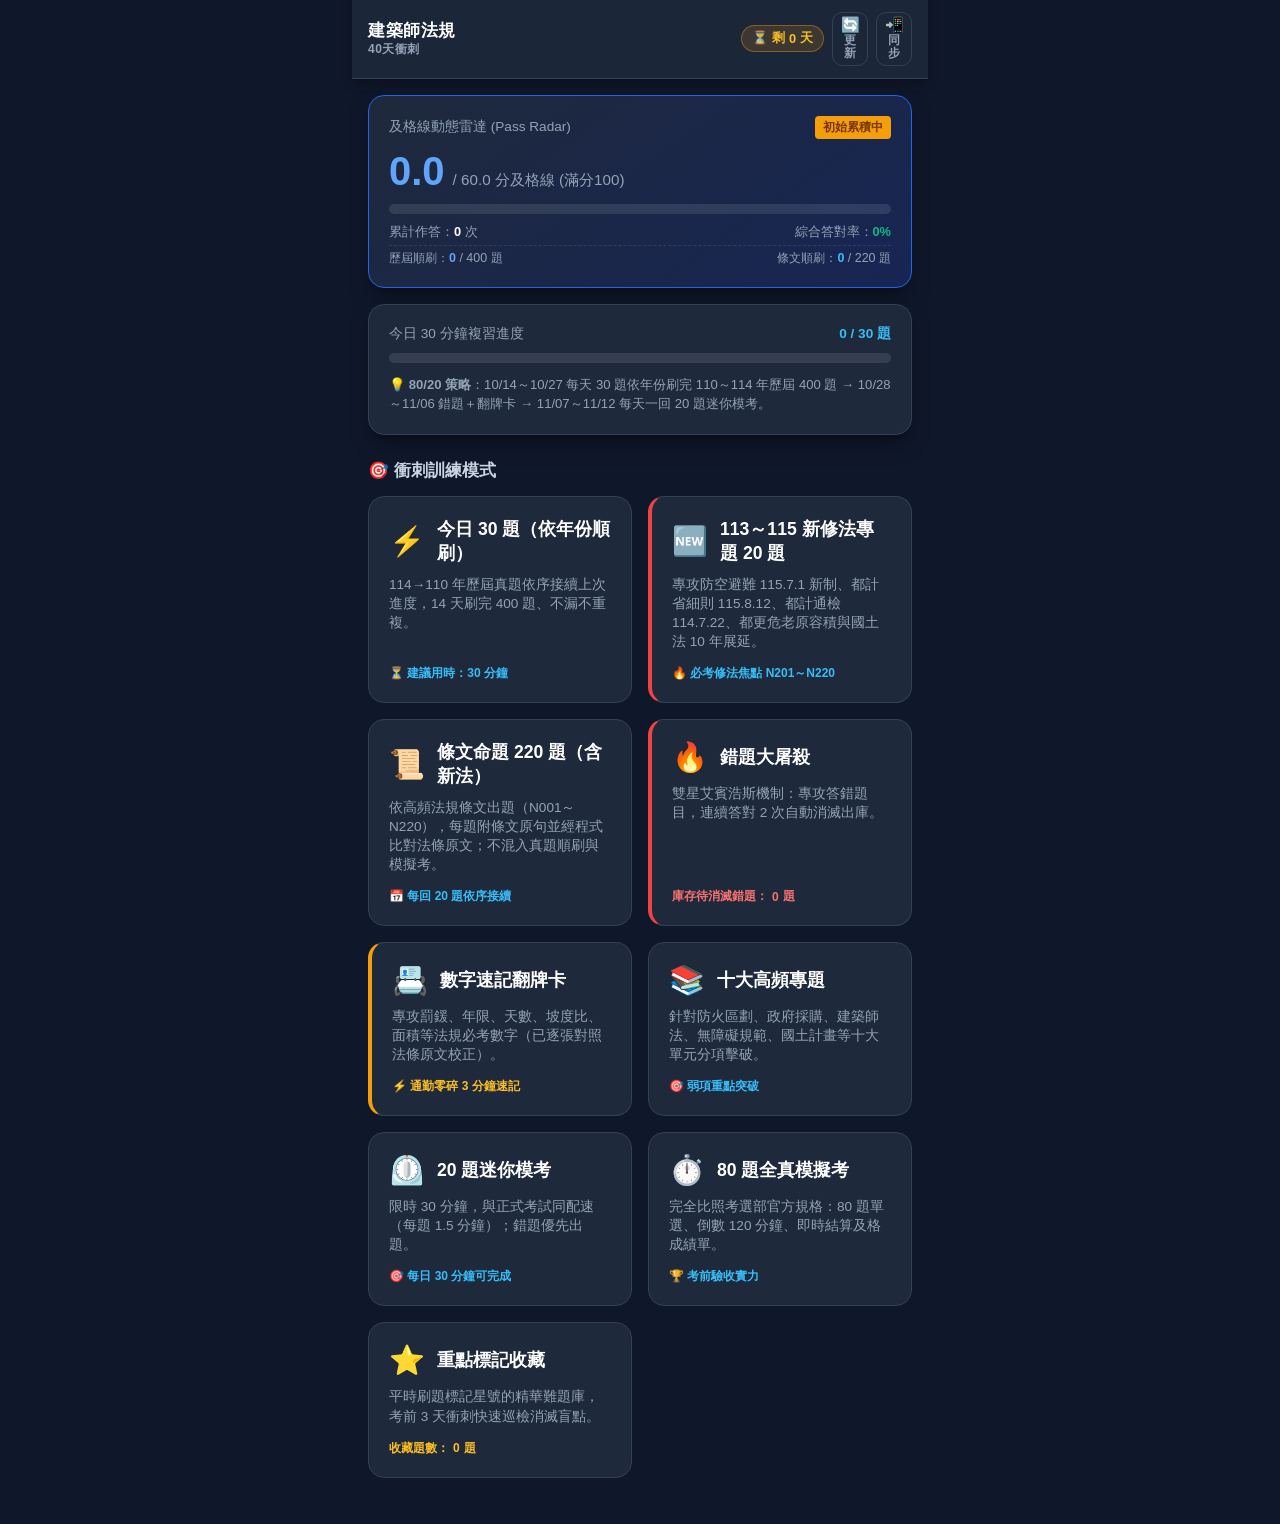
==== commit 1f8ef348: "feat(v2.7): add 20 new amended-law quiz questions (N201-N220) & update answers/explanations Co-Autho" ====
--- a/index.html
+++ b/index.html
@@ -4,7 +4,7 @@
   <meta charset="UTF-8">
   <meta name="viewport" content="width=device-width, initial-scale=1.0, maximum-scale=1.0, user-scalable=no">
   <title>建築師法規 40天衝刺刷題系統</title>
-  <link rel="stylesheet" href="styles.css?v=2.5">
+  <link rel="stylesheet" href="styles.css?v=2.7">
   <link rel="manifest" href="manifest.json">
   <link rel="apple-touch-icon" href="apple-touch-icon.png">
   <link rel="icon" type="image/png" sizes="192x192" href="icon-192.png">
@@ -68,7 +68,7 @@
           </div>
           <div style="display: flex; justify-content: space-between; font-size: 0.78rem; color: var(--text-muted); margin-top: 4px; padding-top: 4px; border-top: 1px dashed rgba(255,255,255,0.1);">
             <span>歷屆順刷：<b id="seqProgressCount" style="color: #60a5fa;">0</b> / 400 題</span>
-            <span>條文順刷：<b id="nlmProgressCount" style="color: #38bdf8;">0</b> / 200 題</span>
+            <span>條文順刷：<b id="nlmProgressCount" style="color: #38bdf8;">0</b> / 220 題</span>
           </div>
         </div>
 
@@ -104,18 +104,32 @@
           <div class="badge-counter">⏳ 建議用時：30 分鐘</div>
         </div>
 
-        <!-- 條文命題 -->
+        <!-- 113~115 新修法專題 20 題 -->
+        <div class="action-card hot-border" onclick="app.startNewLawQuiz()">
+          <div>
+            <div class="action-header">
+              <span class="action-icon">🆕</span>
+              <div class="action-title">113～115 新修法專題 20 題</div>
+            </div>
+            <div class="action-desc">
+              專攻防空避難 115.7.1 新制、都計省細則 115.8.12、都計通檢 114.7.22、都更危老原容積與國土法 10 年展延。
+            </div>
+          </div>
+          <div class="badge-counter">🔥 必考修法焦點 N201～N220</div>
+        </div>
+
+        <!-- 條文命題 220 題 -->
         <div class="action-card" onclick="app.startNlmQuiz()">
           <div>
             <div class="action-header">
               <span class="action-icon">📜</span>
-              <div class="action-title">條文命題 200 題</div>
-            </div>
-            <div class="action-desc">
-              依高頻法規條文出題，每題附條文原句並經程式比對法條原文；不混入真題順刷與模擬考。
-            </div>
-          </div>
-          <div class="badge-counter">📅 建議 10/28 起與錯題交錯練</div>
+              <div class="action-title">條文命題 220 題（含新法）</div>
+            </div>
+            <div class="action-desc">
+              依高頻法規條文出題（N001～N220），每題附條文原句並經程式比對法條原文；不混入真題順刷與模擬考。
+            </div>
+          </div>
+          <div class="badge-counter">📅 每回 20 題依序接續</div>
         </div>
 
         <!-- 錯題大屠殺 -->
@@ -391,10 +405,10 @@
   </div>
 
   <!-- 題庫與核心腳本載入 -->
-  <script src="questions.js?v=2.5"></script>
-  <script src="nlm_questions.js?v=2.5"></script>
-  <script src="flashcards.js?v=2.5"></script>
-  <script src="app.js?v=2.5"></script>
+  <script src="questions.js?v=2.7"></script>
+  <script src="nlm_questions.js?v=2.7"></script>
+  <script src="flashcards.js?v=2.7"></script>
+  <script src="app.js?v=2.7"></script>
 
   <!-- PWA Service Worker 與安裝管理 -->
   <script>
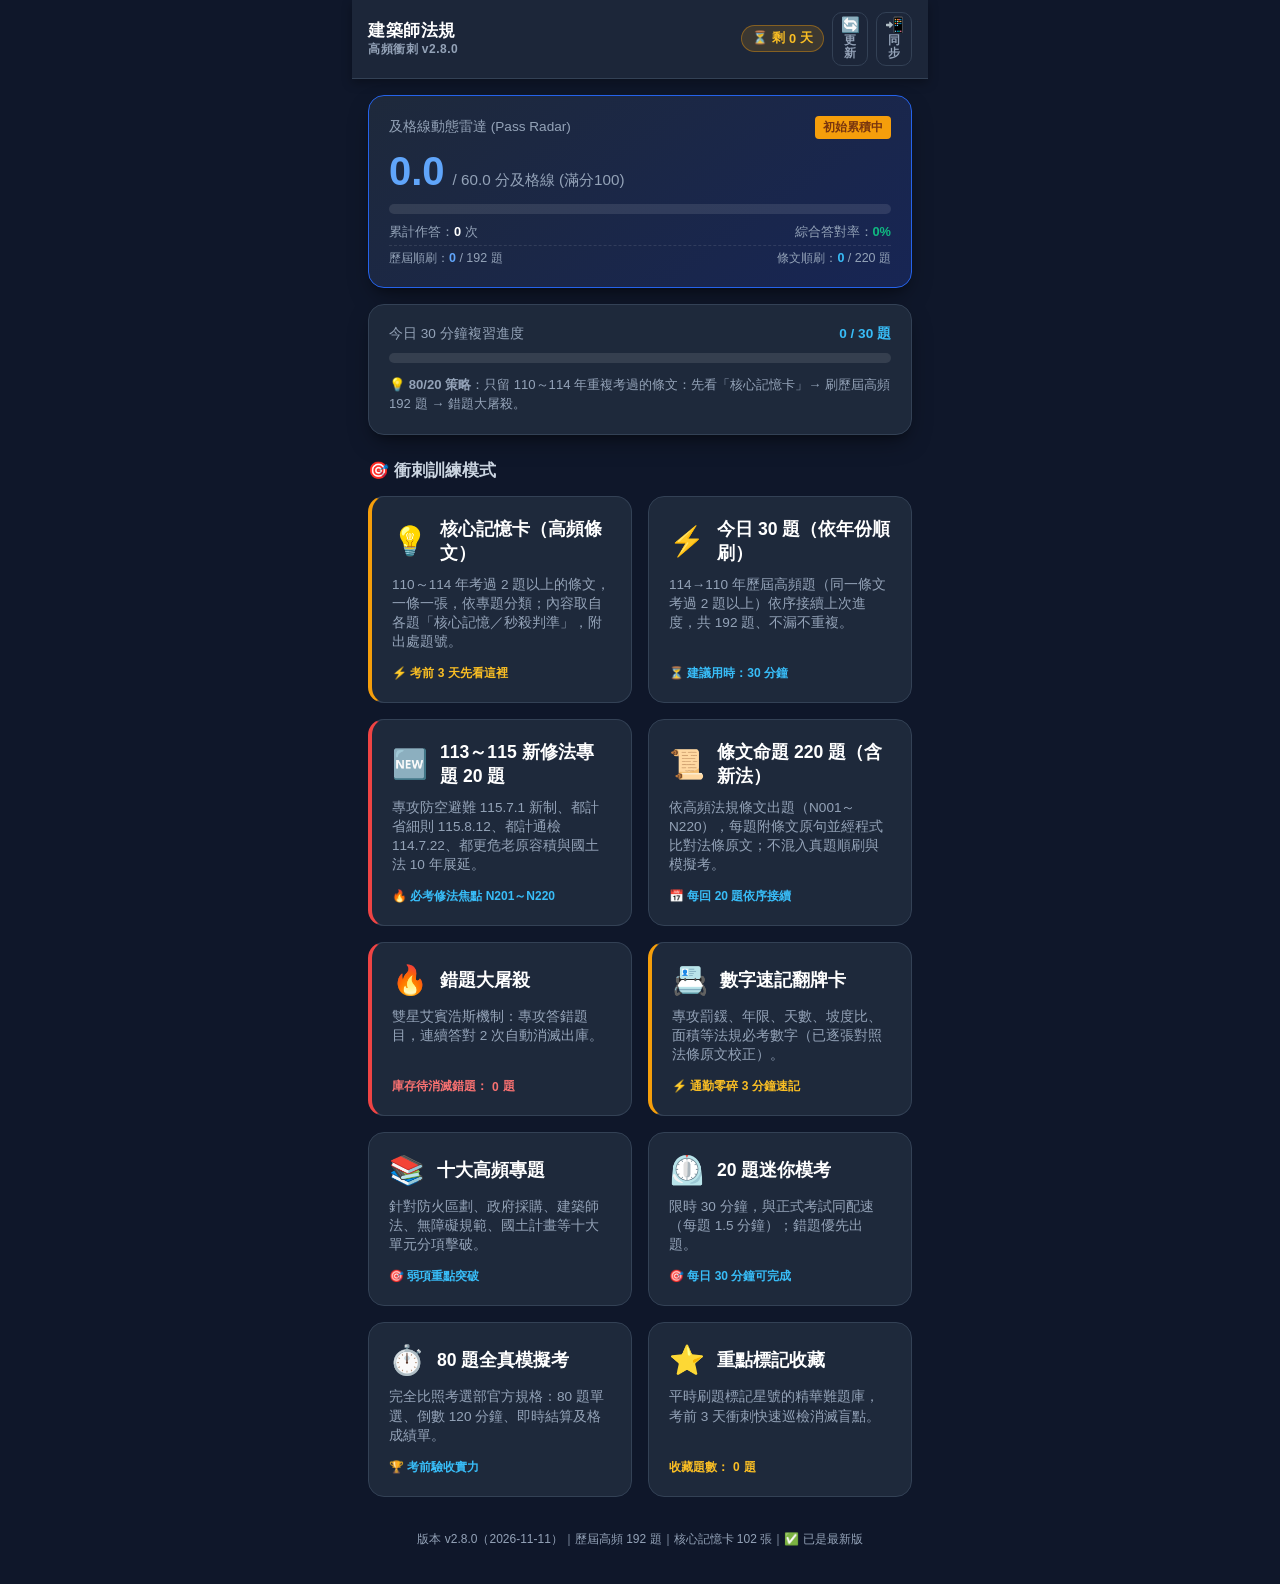
==== commit ca9038bf: "feat(v2.8.0): 高頻精簡版——歷屆題只留高頻 192 題、核心記憶卡 102 張、版本顯示與最新版檢查 - build_highfreq.py：同一法規條號 110~114 年被 2 題以" ====
--- a/index.html
+++ b/index.html
@@ -4,7 +4,7 @@
   <meta charset="UTF-8">
   <meta name="viewport" content="width=device-width, initial-scale=1.0, maximum-scale=1.0, user-scalable=no">
   <title>建築師法規 40天衝刺刷題系統</title>
-  <link rel="stylesheet" href="styles.css?v=2.7">
+  <link rel="stylesheet" href="styles.css?v=2.8.0">
   <link rel="manifest" href="manifest.json">
   <link rel="apple-touch-icon" href="apple-touch-icon.png">
   <link rel="icon" type="image/png" sizes="192x192" href="icon-192.png">
@@ -20,7 +20,7 @@
     <div class="logo-area" onclick="app.showDashboard()">
       <div class="title-group">
         <span class="app-title-main">建築師法規</span>
-        <span class="app-title-sub">40天衝刺</span>
+        <span class="app-title-sub">高頻衝刺 <span id="appVersionTag"></span></span>
       </div>
     </div>
     <div class="header-actions">
@@ -67,7 +67,7 @@
             <span>綜合答對率：<b id="overallAccuracy" style="color: #10b981;">0%</b></span>
           </div>
           <div style="display: flex; justify-content: space-between; font-size: 0.78rem; color: var(--text-muted); margin-top: 4px; padding-top: 4px; border-top: 1px dashed rgba(255,255,255,0.1);">
-            <span>歷屆順刷：<b id="seqProgressCount" style="color: #60a5fa;">0</b> / 400 題</span>
+            <span>歷屆順刷：<b id="seqProgressCount" style="color: #60a5fa;">0</b> / <span class="js-past-total">0</span> 題</span>
             <span>條文順刷：<b id="nlmProgressCount" style="color: #38bdf8;">0</b> / 220 題</span>
           </div>
         </div>
@@ -81,7 +81,7 @@
             <div class="progress-bar-fill" id="todayProgressBar" style="width: 0%; background: #38bdf8;"></div>
           </div>
           <p style="font-size: 0.82rem; color: var(--text-muted); margin-top: 12px; line-height: 1.5;">
-            💡 <b>80/20 策略</b>：10/14～10/27 每天 30 題依年份刷完 110～114 年歷屆 400 題 → 10/28～11/06 錯題＋翻牌卡 → 11/07～11/12 每天一回 20 題迷你模考。
+            💡 <b>80/20 策略</b>：只留 110～114 年重複考過的條文：先看「核心記憶卡」→ 刷歷屆高頻 <span class="js-past-total">0</span> 題 → 錯題大屠殺。
           </p>
         </div>
       </div>
@@ -90,6 +90,20 @@
       <h2 style="font-size: 1.05rem; font-weight: 700; margin-bottom: 14px; color: #cbd5e1;">🎯 衝刺訓練模式</h2>
       <div class="action-grid">
 
+        <!-- 核心記憶卡 -->
+        <div class="action-card number-border" onclick="app.showCoreCards()">
+          <div>
+            <div class="action-header">
+              <span class="action-icon">💡</span>
+              <div class="action-title">核心記憶卡（高頻條文）</div>
+            </div>
+            <div class="action-desc">
+              110～114 年考過 2 題以上的條文，一條一張，依專題分類；內容取自各題「核心記憶／秒殺判準」，附出處題號。
+            </div>
+          </div>
+          <div class="badge-counter" style="color: #fbbf24;">⚡ 考前 3 天先看這裡</div>
+        </div>
+
         <!-- 每日20題 -->
         <div class="action-card" onclick="app.startDailyQuiz()">
           <div>
@@ -98,7 +112,7 @@
               <div class="action-title">今日 30 題（依年份順刷）</div>
             </div>
             <div class="action-desc">
-              114→110 年歷屆真題依序接續上次進度，14 天刷完 400 題、不漏不重複。
+              114→110 年歷屆高頻題（同一條文考過 2 題以上）依序接續上次進度，共 <span class="js-past-total">0</span> 題、不漏不重複。
             </div>
           </div>
           <div class="badge-counter">⏳ 建議用時：30 分鐘</div>
@@ -343,6 +357,16 @@
 
     </section>
 
+    <!-- 3-1. 核心記憶卡視圖 -->
+    <section id="view-core" class="view-section">
+      <div style="display: flex; justify-content: space-between; align-items: center; margin-bottom: 12px;">
+        <button class="btn-outline" onclick="app.showDashboard()">← 返回首頁</button>
+        <span style="font-size: 0.9rem; font-weight: 700; color: #fbbf24;">💡 核心記憶卡</span>
+      </div>
+      <div class="fc-category-scroll" id="coreCategoryPills"></div>
+      <div id="coreCardList"></div>
+    </section>
+
     <!-- 4. 結算/成績單視圖 -->
     <section id="view-result" class="view-section">
       <div class="dash-card" style="text-align: center; padding: 40px 20px;">
@@ -369,6 +393,8 @@
       </div>
     </section>
 
+  <div id="appVersionInfo" style="text-align: center; font-size: 0.75rem; color: #94a3b8; padding: 4px 12px 20px;"></div>
+
   </main>
 
   <!-- 十大專題選單 Modal -->
@@ -405,10 +431,11 @@
   </div>
 
   <!-- 題庫與核心腳本載入 -->
-  <script src="questions.js?v=2.7"></script>
-  <script src="nlm_questions.js?v=2.7"></script>
-  <script src="flashcards.js?v=2.7"></script>
-  <script src="app.js?v=2.7"></script>
+  <script src="questions.js?v=2.8.0"></script>
+  <script src="nlm_questions.js?v=2.8.0"></script>
+  <script src="flashcards.js?v=2.8.0"></script>
+  <script src="core_cards.js?v=2.8.0"></script>
+  <script src="app.js?v=2.8.0"></script>
 
   <!-- PWA Service Worker 與安裝管理 -->
   <script>
--- a/styles.css
+++ b/styles.css
@@ -752,3 +752,37 @@
     display: none;
   }
 }
+
+/* 核心記憶卡 */
+.core-cat-title {
+  font-size: 0.95rem;
+  font-weight: 700;
+  color: #cbd5e1;
+  margin: 18px 0 8px;
+}
+.core-card {
+  background: var(--bg-card);
+  border: 1px solid var(--border);
+  border-radius: 10px;
+  padding: 12px;
+  margin-bottom: 10px;
+}
+.core-card-head {
+  display: flex;
+  flex-wrap: wrap;
+  justify-content: space-between;
+  align-items: center;
+  gap: 6px;
+  margin-bottom: 8px;
+  color: #a7f3d0;
+  font-size: 0.92rem;
+}
+.core-card .exp-key-box:last-child {
+  margin-bottom: 0;
+}
+.core-src {
+  margin-left: 8px;
+  font-size: 0.72rem;
+  color: #94a3b8;
+  white-space: nowrap;
+}
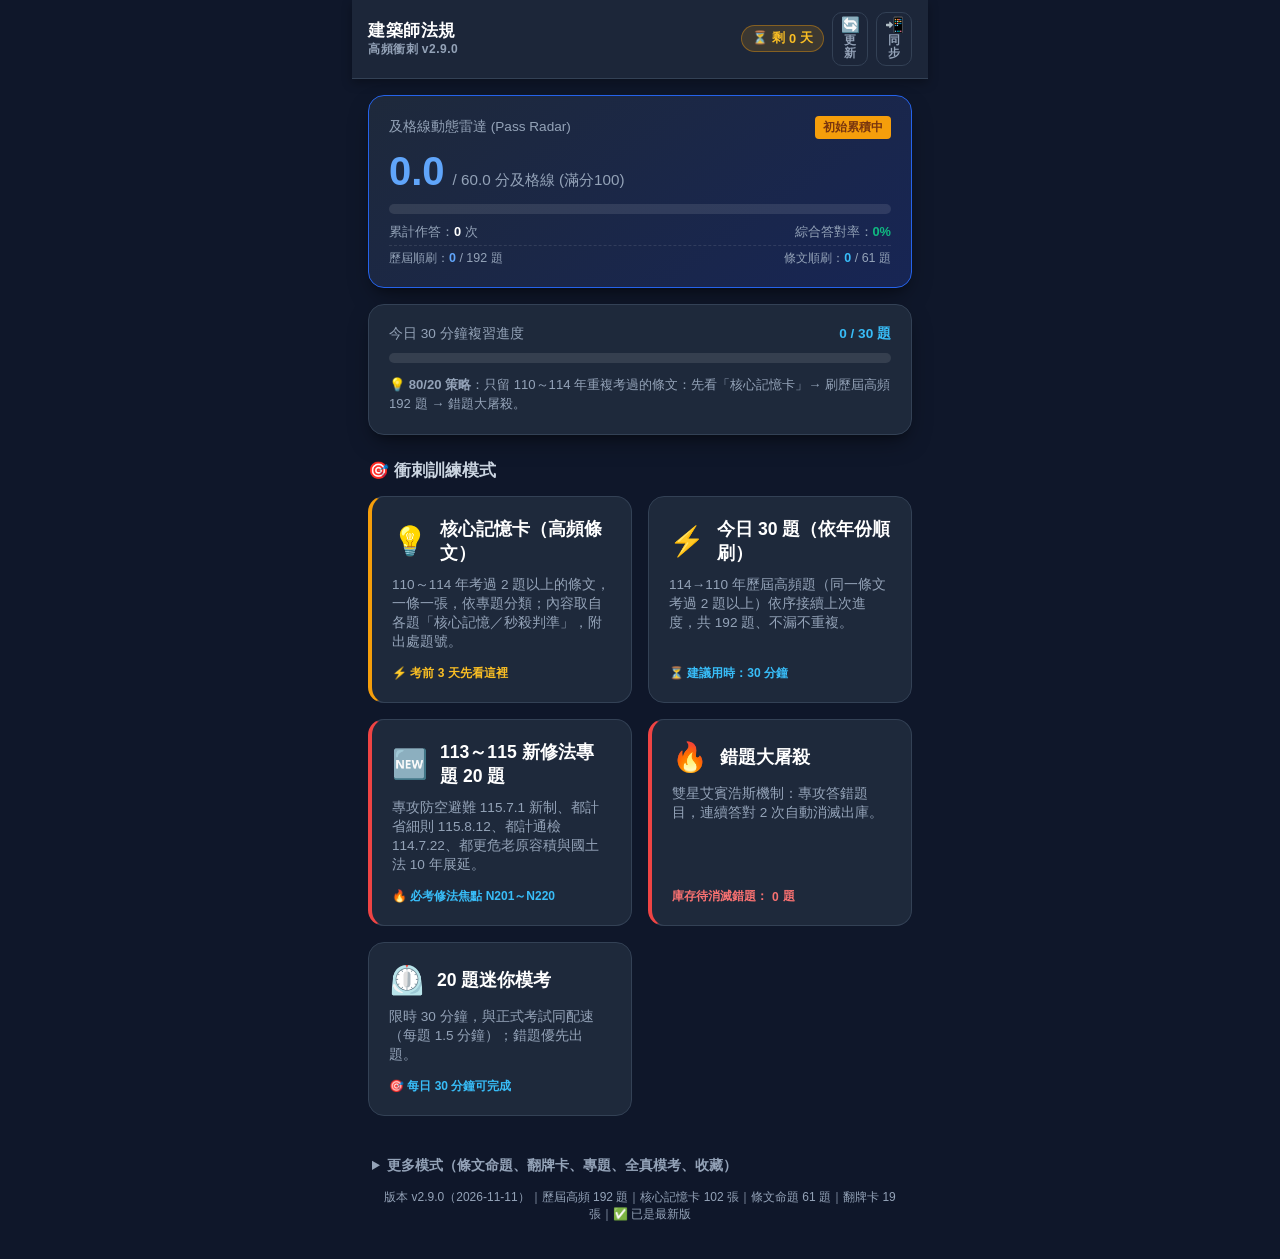
==== commit c6fbb6c7: "feat(v2.9.0): 條文命題 220→61 題、翻牌卡 60→19 張只留高頻條號；首頁縮成 5 個主要入口 - build_highfreq.py 擴充：自 nlm_questions_al" ====
--- a/index.html
+++ b/index.html
@@ -4,7 +4,7 @@
   <meta charset="UTF-8">
   <meta name="viewport" content="width=device-width, initial-scale=1.0, maximum-scale=1.0, user-scalable=no">
   <title>建築師法規 40天衝刺刷題系統</title>
-  <link rel="stylesheet" href="styles.css?v=2.8.0">
+  <link rel="stylesheet" href="styles.css?v=2.9.0">
   <link rel="manifest" href="manifest.json">
   <link rel="apple-touch-icon" href="apple-touch-icon.png">
   <link rel="icon" type="image/png" sizes="192x192" href="icon-192.png">
@@ -68,7 +68,7 @@
           </div>
           <div style="display: flex; justify-content: space-between; font-size: 0.78rem; color: var(--text-muted); margin-top: 4px; padding-top: 4px; border-top: 1px dashed rgba(255,255,255,0.1);">
             <span>歷屆順刷：<b id="seqProgressCount" style="color: #60a5fa;">0</b> / <span class="js-past-total">0</span> 題</span>
-            <span>條文順刷：<b id="nlmProgressCount" style="color: #38bdf8;">0</b> / 220 題</span>
+            <span>條文順刷：<b id="nlmProgressCount" style="color: #38bdf8;">0</b> / <span class="js-nlm-total">0</span> 題</span>
           </div>
         </div>
 
@@ -132,34 +132,54 @@
           <div class="badge-counter">🔥 必考修法焦點 N201～N220</div>
         </div>
 
+        <!-- 錯題大屠殺 -->
+        <div class="action-card hot-border" onclick="app.startMistakeQuiz()">
+          <div>
+            <div class="action-header">
+              <span class="action-icon">🔥</span>
+              <div class="action-title">錯題大屠殺</div>
+            </div>
+            <div class="action-desc">
+              雙星艾賓浩斯機制：專攻答錯題目，連續答對 2 次自動消滅出庫。
+            </div>
+          </div>
+          <div class="badge-counter" style="color: #f87171;">
+            庫存待消滅錯題：<span id="mistakeBadgeCount">0</span> 題
+          </div>
+        </div>
+
+        <!-- 20題迷你模考 -->
+        <div class="action-card" onclick="app.startMiniMock()">
+          <div>
+            <div class="action-header">
+              <span class="action-icon">⏲️</span>
+              <div class="action-title">20 題迷你模考</div>
+            </div>
+            <div class="action-desc">
+              限時 30 分鐘，與正式考試同配速（每題 1.5 分鐘）；錯題優先出題。
+            </div>
+          </div>
+          <div class="badge-counter">🎯 每日 30 分鐘可完成</div>
+        </div>
+
+      </div>
+
+      <details class="more-modes">
+        <summary>更多模式（條文命題、翻牌卡、專題、全真模考、收藏）</summary>
+        <div class="action-grid">
+
         <!-- 條文命題 220 題 -->
         <div class="action-card" onclick="app.startNlmQuiz()">
           <div>
             <div class="action-header">
               <span class="action-icon">📜</span>
-              <div class="action-title">條文命題 220 題（含新法）</div>
-            </div>
-            <div class="action-desc">
-              依高頻法規條文出題（N001～N220），每題附條文原句並經程式比對法條原文；不混入真題順刷與模擬考。
+              <div class="action-title">條文命題（高頻條號＋新法）</div>
+            </div>
+            <div class="action-desc">
+              只留歷屆高頻條號與新修法的條文命題，共 <span class="js-nlm-total">0</span> 題；每題附條文原句並經程式比對法條原文。
             </div>
           </div>
           <div class="badge-counter">📅 每回 20 題依序接續</div>
-        </div>
-
-        <!-- 錯題大屠殺 -->
-        <div class="action-card hot-border" onclick="app.startMistakeQuiz()">
-          <div>
-            <div class="action-header">
-              <span class="action-icon">🔥</span>
-              <div class="action-title">錯題大屠殺</div>
-            </div>
-            <div class="action-desc">
-              雙星艾賓浩斯機制：專攻答錯題目，連續答對 2 次自動消滅出庫。
-            </div>
-          </div>
-          <div class="badge-counter" style="color: #f87171;">
-            庫存待消滅錯題：<span id="mistakeBadgeCount">0</span> 題
-          </div>
         </div>
 
         <!-- 高頻數字翻牌卡 -->
@@ -190,20 +210,6 @@
           <div class="badge-counter">🎯 弱項重點突破</div>
         </div>
 
-        <!-- 20題迷你模考 -->
-        <div class="action-card" onclick="app.startMiniMock()">
-          <div>
-            <div class="action-header">
-              <span class="action-icon">⏲️</span>
-              <div class="action-title">20 題迷你模考</div>
-            </div>
-            <div class="action-desc">
-              限時 30 分鐘，與正式考試同配速（每題 1.5 分鐘）；錯題優先出題。
-            </div>
-          </div>
-          <div class="badge-counter">🎯 每日 30 分鐘可完成</div>
-        </div>
-
         <!-- 80題全真模擬考 -->
         <div class="action-card" onclick="app.startMockExam()">
           <div>
@@ -234,7 +240,10 @@
           </div>
         </div>
 
-      </div>
+      
+
+        </div>
+      </details>
 
     </section>
 
@@ -431,11 +440,11 @@
   </div>
 
   <!-- 題庫與核心腳本載入 -->
-  <script src="questions.js?v=2.8.0"></script>
-  <script src="nlm_questions.js?v=2.8.0"></script>
-  <script src="flashcards.js?v=2.8.0"></script>
-  <script src="core_cards.js?v=2.8.0"></script>
-  <script src="app.js?v=2.8.0"></script>
+  <script src="questions.js?v=2.9.0"></script>
+  <script src="nlm_questions.js?v=2.9.0"></script>
+  <script src="flashcards.js?v=2.9.0"></script>
+  <script src="core_cards.js?v=2.9.0"></script>
+  <script src="app.js?v=2.9.0"></script>
 
   <!-- PWA Service Worker 與安裝管理 -->
   <script>
--- a/styles.css
+++ b/styles.css
@@ -786,3 +786,18 @@
   color: #94a3b8;
   white-space: nowrap;
 }
+
+/* 更多模式（收合） */
+.more-modes {
+  margin-top: 16px;
+}
+.more-modes summary {
+  cursor: pointer;
+  color: #94a3b8;
+  font-size: 0.88rem;
+  font-weight: 600;
+  padding: 10px 4px;
+}
+.more-modes[open] summary {
+  margin-bottom: 10px;
+}
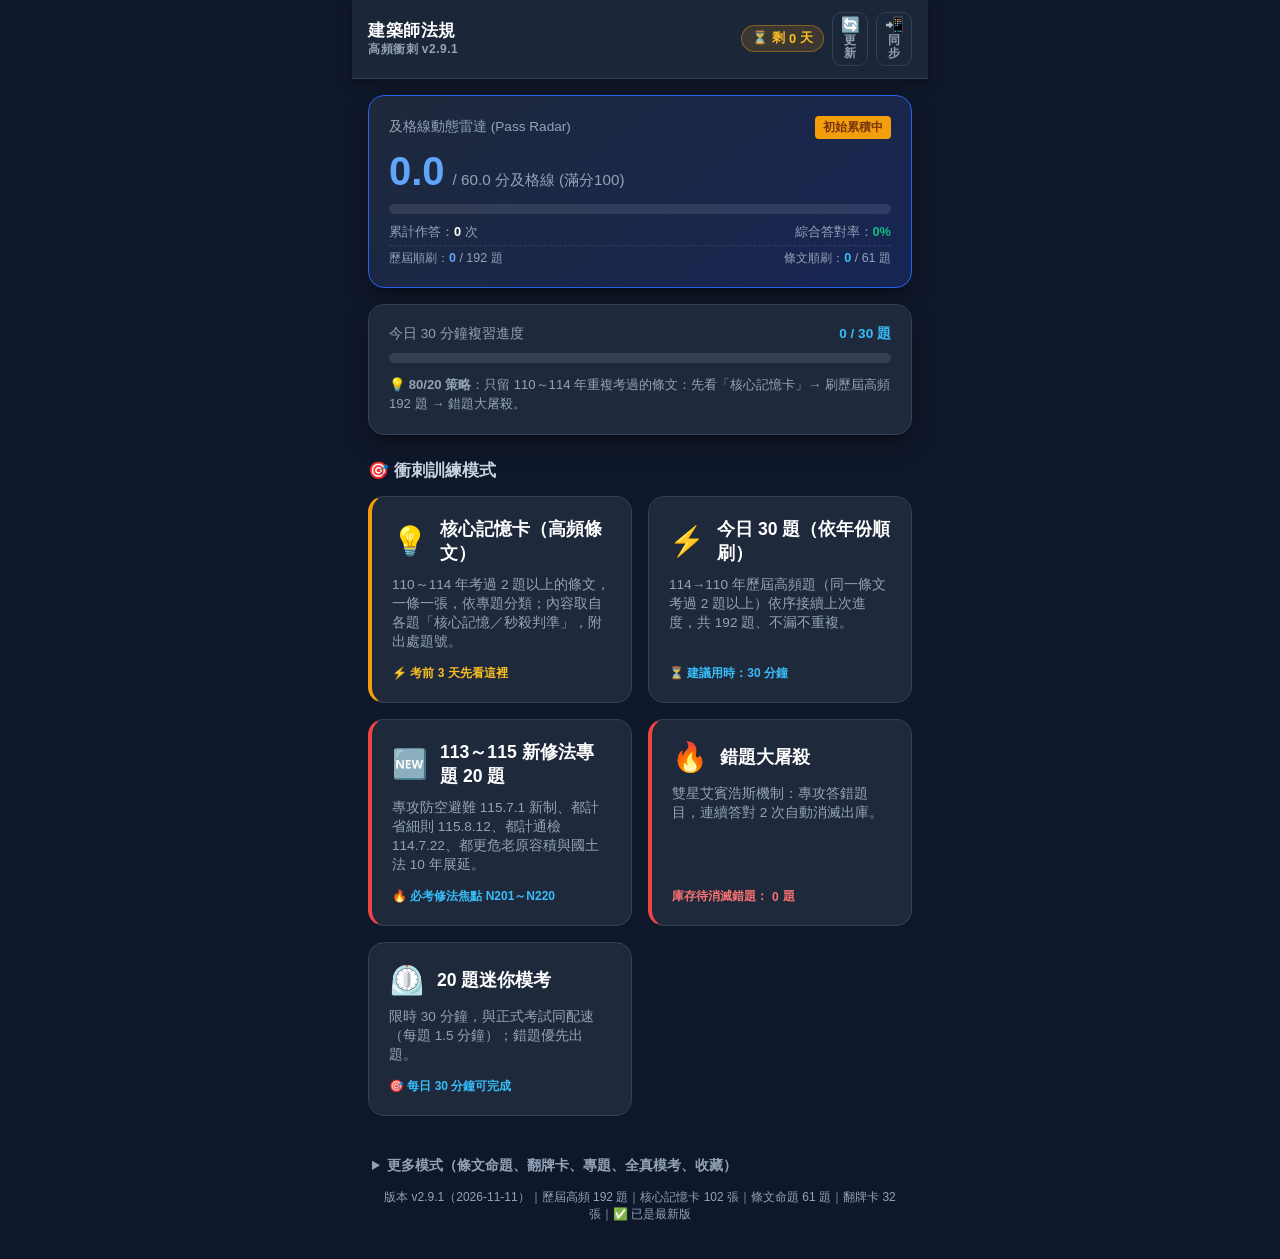
==== commit 36d6b51f: "feat(v2.9.1): 翻牌卡救回防火區劃與政府採購法 13 張（19→32 張） Co-Authored-By: Claude Fable 5.2 <noreply@anthropic.com>" ====
--- a/index.html
+++ b/index.html
@@ -4,7 +4,7 @@
   <meta charset="UTF-8">
   <meta name="viewport" content="width=device-width, initial-scale=1.0, maximum-scale=1.0, user-scalable=no">
   <title>建築師法規 40天衝刺刷題系統</title>
-  <link rel="stylesheet" href="styles.css?v=2.9.0">
+  <link rel="stylesheet" href="styles.css?v=2.9.1">
   <link rel="manifest" href="manifest.json">
   <link rel="apple-touch-icon" href="apple-touch-icon.png">
   <link rel="icon" type="image/png" sizes="192x192" href="icon-192.png">
@@ -440,11 +440,11 @@
   </div>
 
   <!-- 題庫與核心腳本載入 -->
-  <script src="questions.js?v=2.9.0"></script>
-  <script src="nlm_questions.js?v=2.9.0"></script>
-  <script src="flashcards.js?v=2.9.0"></script>
-  <script src="core_cards.js?v=2.9.0"></script>
-  <script src="app.js?v=2.9.0"></script>
+  <script src="questions.js?v=2.9.1"></script>
+  <script src="nlm_questions.js?v=2.9.1"></script>
+  <script src="flashcards.js?v=2.9.1"></script>
+  <script src="core_cards.js?v=2.9.1"></script>
+  <script src="app.js?v=2.9.1"></script>
 
   <!-- PWA Service Worker 與安裝管理 -->
   <script>
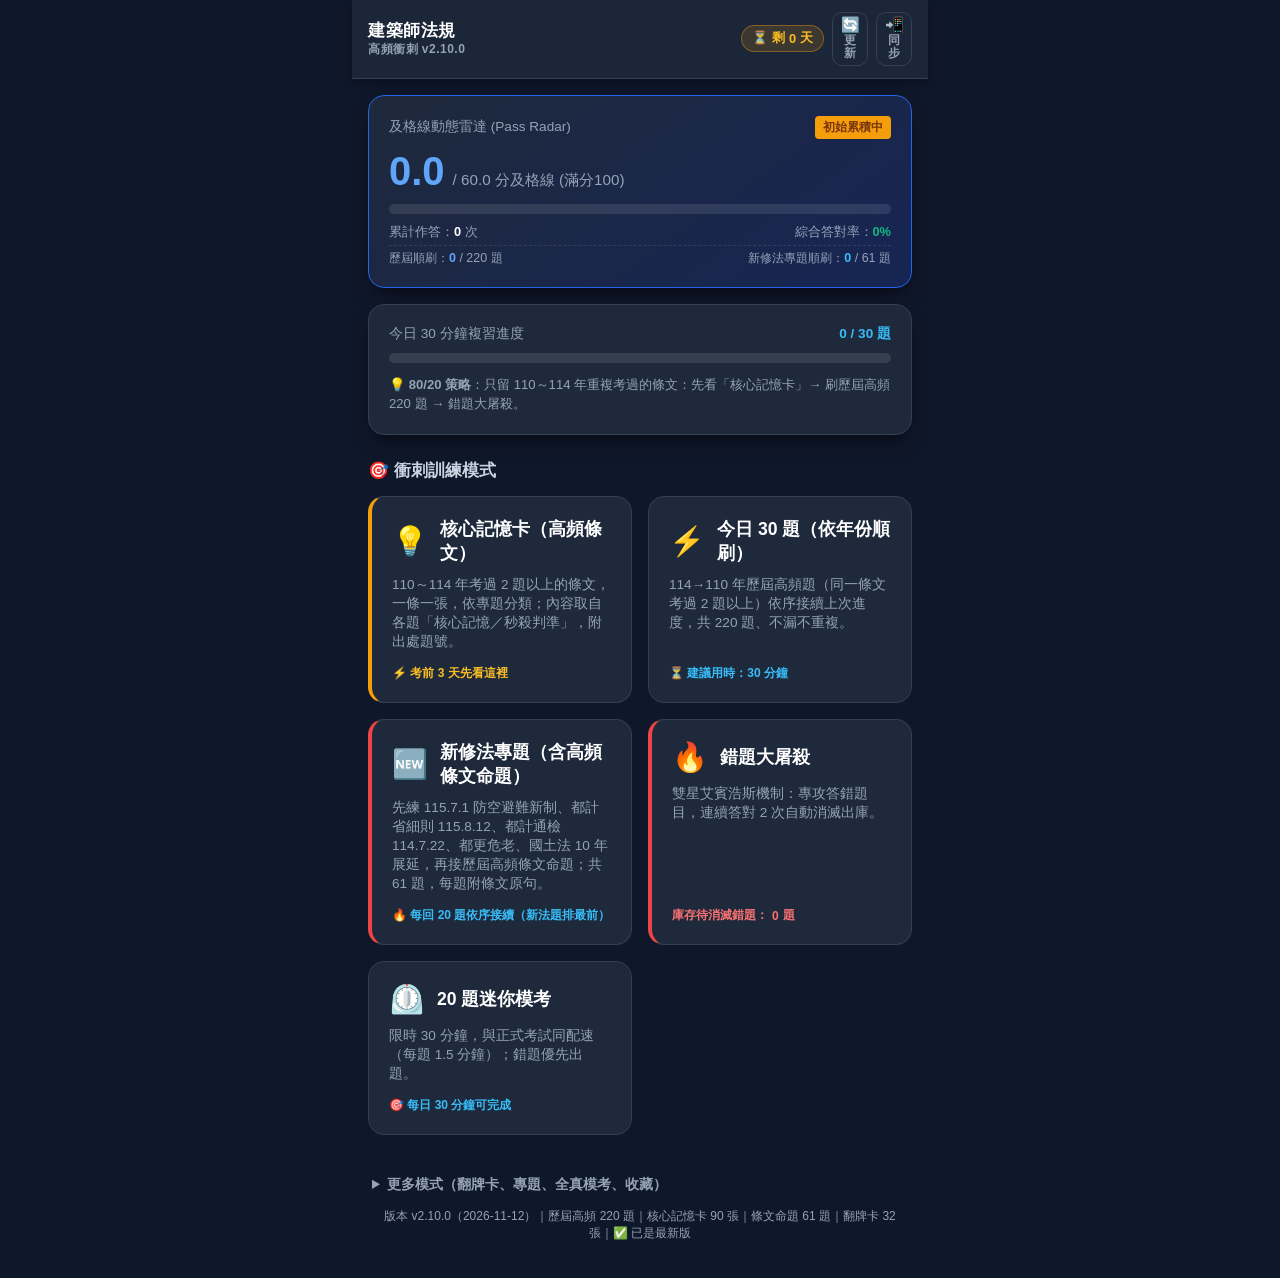
==== commit 4a2cdd12: "feat(v2.10.0): 趨勢專章分類、核心卡去重、條文命題併入新修法專題 - 歷屆題 192→220：趨勢五章整章保留，專題選單改以趨勢專章優先 - 核心記憶卡 102→90：每題重點只放一張卡" ====
--- a/index.html
+++ b/index.html
@@ -4,7 +4,7 @@
   <meta charset="UTF-8">
   <meta name="viewport" content="width=device-width, initial-scale=1.0, maximum-scale=1.0, user-scalable=no">
   <title>建築師法規 40天衝刺刷題系統</title>
-  <link rel="stylesheet" href="styles.css?v=2.9.1">
+  <link rel="stylesheet" href="styles.css?v=2.10.0">
   <link rel="manifest" href="manifest.json">
   <link rel="apple-touch-icon" href="apple-touch-icon.png">
   <link rel="icon" type="image/png" sizes="192x192" href="icon-192.png">
@@ -68,7 +68,7 @@
           </div>
           <div style="display: flex; justify-content: space-between; font-size: 0.78rem; color: var(--text-muted); margin-top: 4px; padding-top: 4px; border-top: 1px dashed rgba(255,255,255,0.1);">
             <span>歷屆順刷：<b id="seqProgressCount" style="color: #60a5fa;">0</b> / <span class="js-past-total">0</span> 題</span>
-            <span>條文順刷：<b id="nlmProgressCount" style="color: #38bdf8;">0</b> / <span class="js-nlm-total">0</span> 題</span>
+            <span>新修法專題順刷：<b id="nlmProgressCount" style="color: #38bdf8;">0</b> / <span class="js-nlm-total">0</span> 題</span>
           </div>
         </div>
 
@@ -118,18 +118,18 @@
           <div class="badge-counter">⏳ 建議用時：30 分鐘</div>
         </div>
 
-        <!-- 113~115 新修法專題 20 題 -->
-        <div class="action-card hot-border" onclick="app.startNewLawQuiz()">
+        <!-- 新修法專題（併入高頻條文命題） -->
+        <div class="action-card hot-border" onclick="app.startNlmQuiz()">
           <div>
             <div class="action-header">
               <span class="action-icon">🆕</span>
-              <div class="action-title">113～115 新修法專題 20 題</div>
-            </div>
-            <div class="action-desc">
-              專攻防空避難 115.7.1 新制、都計省細則 115.8.12、都計通檢 114.7.22、都更危老原容積與國土法 10 年展延。
-            </div>
-          </div>
-          <div class="badge-counter">🔥 必考修法焦點 N201～N220</div>
+              <div class="action-title">新修法專題（含高頻條文命題）</div>
+            </div>
+            <div class="action-desc">
+              先練 115.7.1 防空避難新制、都計省細則 115.8.12、都計通檢 114.7.22、都更危老、國土法 10 年展延，再接歷屆高頻條文命題；共 <span class="js-nlm-total">0</span> 題，每題附條文原句。
+            </div>
+          </div>
+          <div class="badge-counter">🔥 每回 20 題依序接續（新法題排最前）</div>
         </div>
 
         <!-- 錯題大屠殺 -->
@@ -165,22 +165,8 @@
       </div>
 
       <details class="more-modes">
-        <summary>更多模式（條文命題、翻牌卡、專題、全真模考、收藏）</summary>
+        <summary>更多模式（翻牌卡、專題、全真模考、收藏）</summary>
         <div class="action-grid">
-
-        <!-- 條文命題 220 題 -->
-        <div class="action-card" onclick="app.startNlmQuiz()">
-          <div>
-            <div class="action-header">
-              <span class="action-icon">📜</span>
-              <div class="action-title">條文命題（高頻條號＋新法）</div>
-            </div>
-            <div class="action-desc">
-              只留歷屆高頻條號與新修法的條文命題，共 <span class="js-nlm-total">0</span> 題；每題附條文原句並經程式比對法條原文。
-            </div>
-          </div>
-          <div class="badge-counter">📅 每回 20 題依序接續</div>
-        </div>
 
         <!-- 高頻數字翻牌卡 -->
         <div class="action-card number-border" onclick="app.showFlashcards()">
@@ -440,11 +426,11 @@
   </div>
 
   <!-- 題庫與核心腳本載入 -->
-  <script src="questions.js?v=2.9.1"></script>
-  <script src="nlm_questions.js?v=2.9.1"></script>
-  <script src="flashcards.js?v=2.9.1"></script>
-  <script src="core_cards.js?v=2.9.1"></script>
-  <script src="app.js?v=2.9.1"></script>
+  <script src="questions.js?v=2.10.0"></script>
+  <script src="nlm_questions.js?v=2.10.0"></script>
+  <script src="flashcards.js?v=2.10.0"></script>
+  <script src="core_cards.js?v=2.10.0"></script>
+  <script src="app.js?v=2.10.0"></script>
 
   <!-- PWA Service Worker 與安裝管理 -->
   <script>
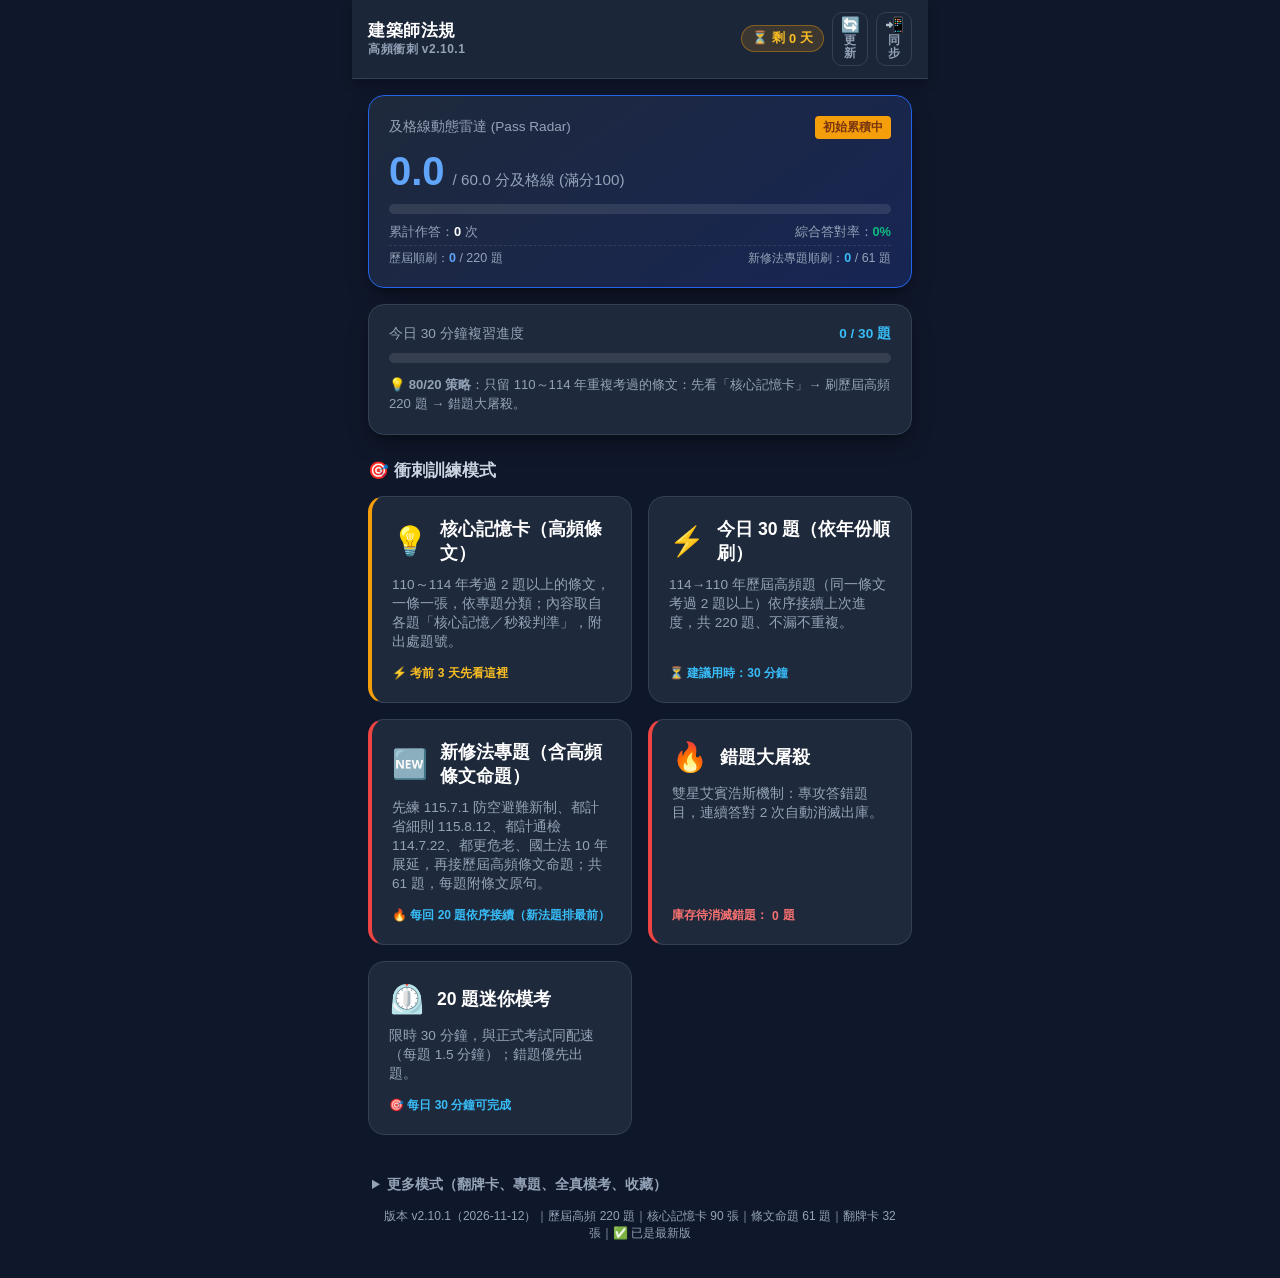
==== commit efb3d2a0: "feat(v2.10.1): 專題選單合併公寓大廈（C11 併入趨勢04） Co-Authored-By: Claude Sonnet 5.5 <noreply@anthropic.com>" ====
--- a/index.html
+++ b/index.html
@@ -4,7 +4,7 @@
   <meta charset="UTF-8">
   <meta name="viewport" content="width=device-width, initial-scale=1.0, maximum-scale=1.0, user-scalable=no">
   <title>建築師法規 40天衝刺刷題系統</title>
-  <link rel="stylesheet" href="styles.css?v=2.10.0">
+  <link rel="stylesheet" href="styles.css?v=2.10.1">
   <link rel="manifest" href="manifest.json">
   <link rel="apple-touch-icon" href="apple-touch-icon.png">
   <link rel="icon" type="image/png" sizes="192x192" href="icon-192.png">
@@ -426,11 +426,11 @@
   </div>
 
   <!-- 題庫與核心腳本載入 -->
-  <script src="questions.js?v=2.10.0"></script>
-  <script src="nlm_questions.js?v=2.10.0"></script>
-  <script src="flashcards.js?v=2.10.0"></script>
-  <script src="core_cards.js?v=2.10.0"></script>
-  <script src="app.js?v=2.10.0"></script>
+  <script src="questions.js?v=2.10.1"></script>
+  <script src="nlm_questions.js?v=2.10.1"></script>
+  <script src="flashcards.js?v=2.10.1"></script>
+  <script src="core_cards.js?v=2.10.1"></script>
+  <script src="app.js?v=2.10.1"></script>
 
   <!-- PWA Service Worker 與安裝管理 -->
   <script>
